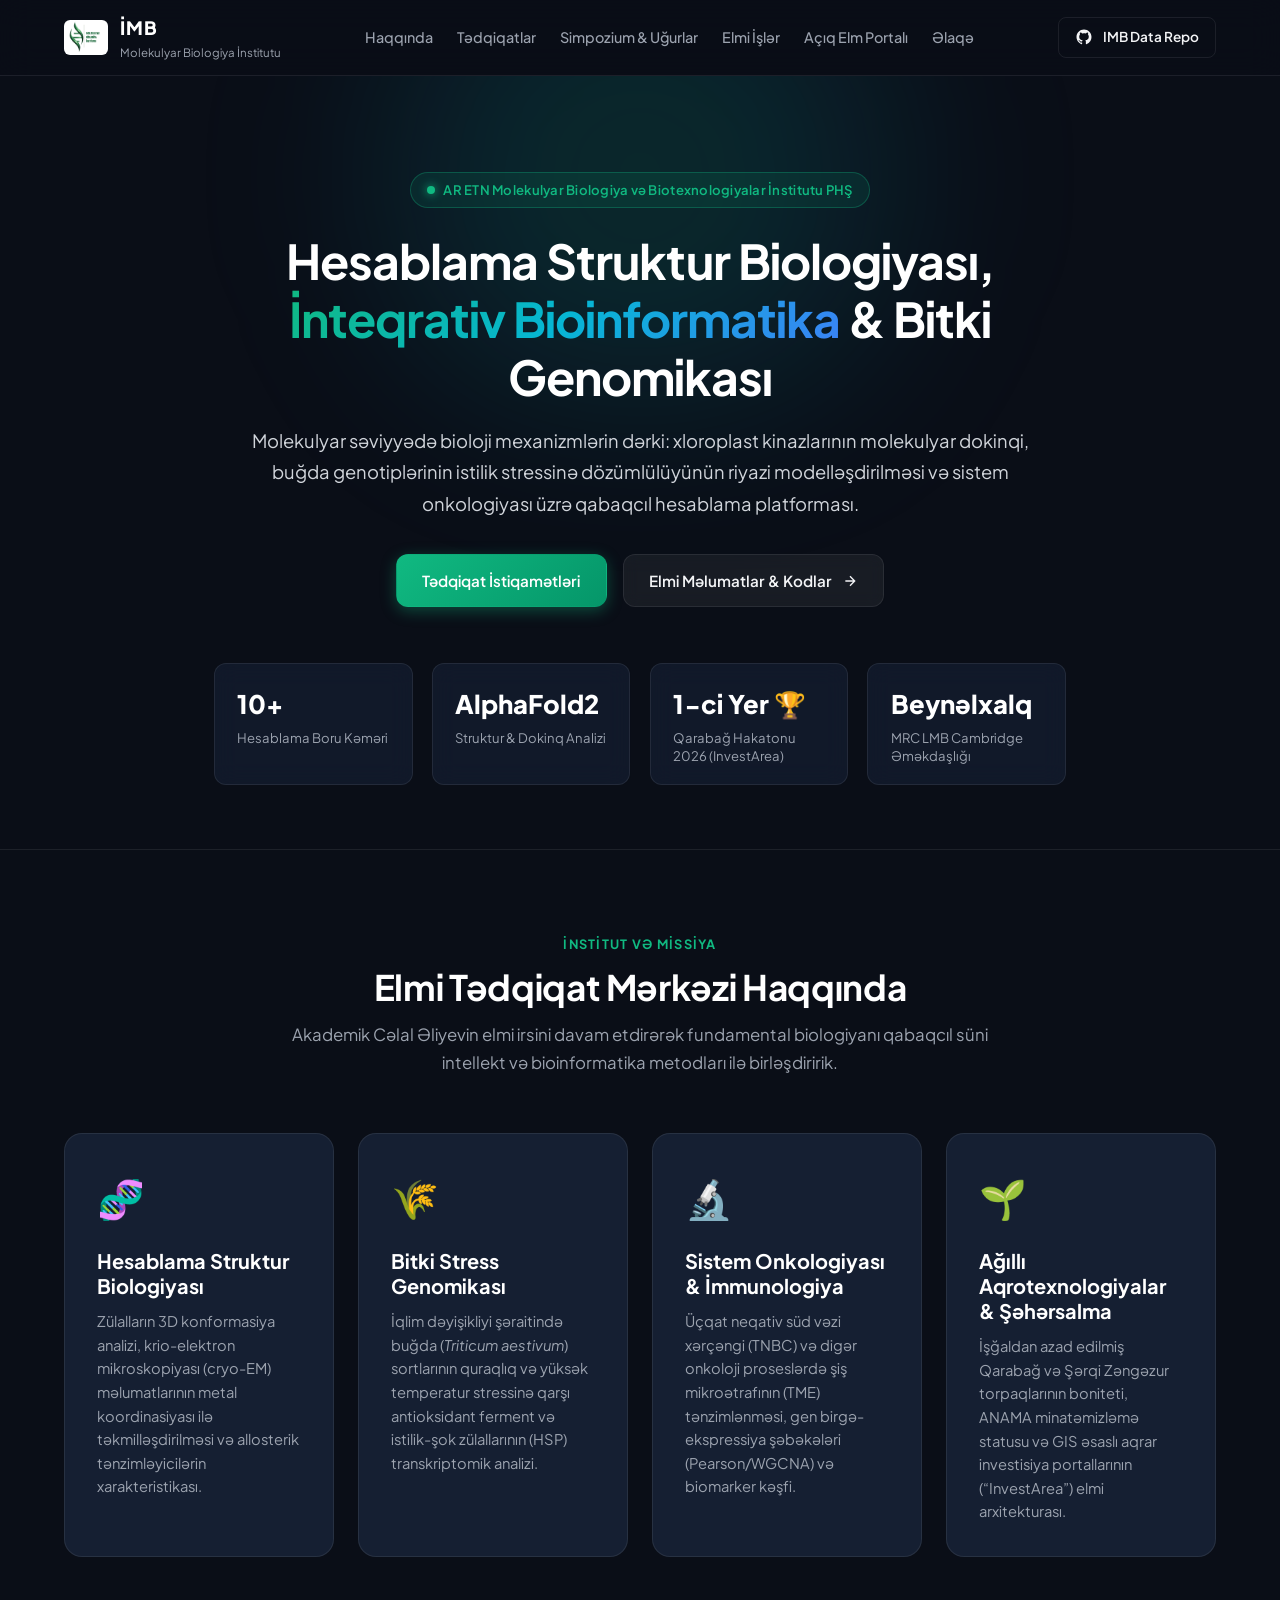
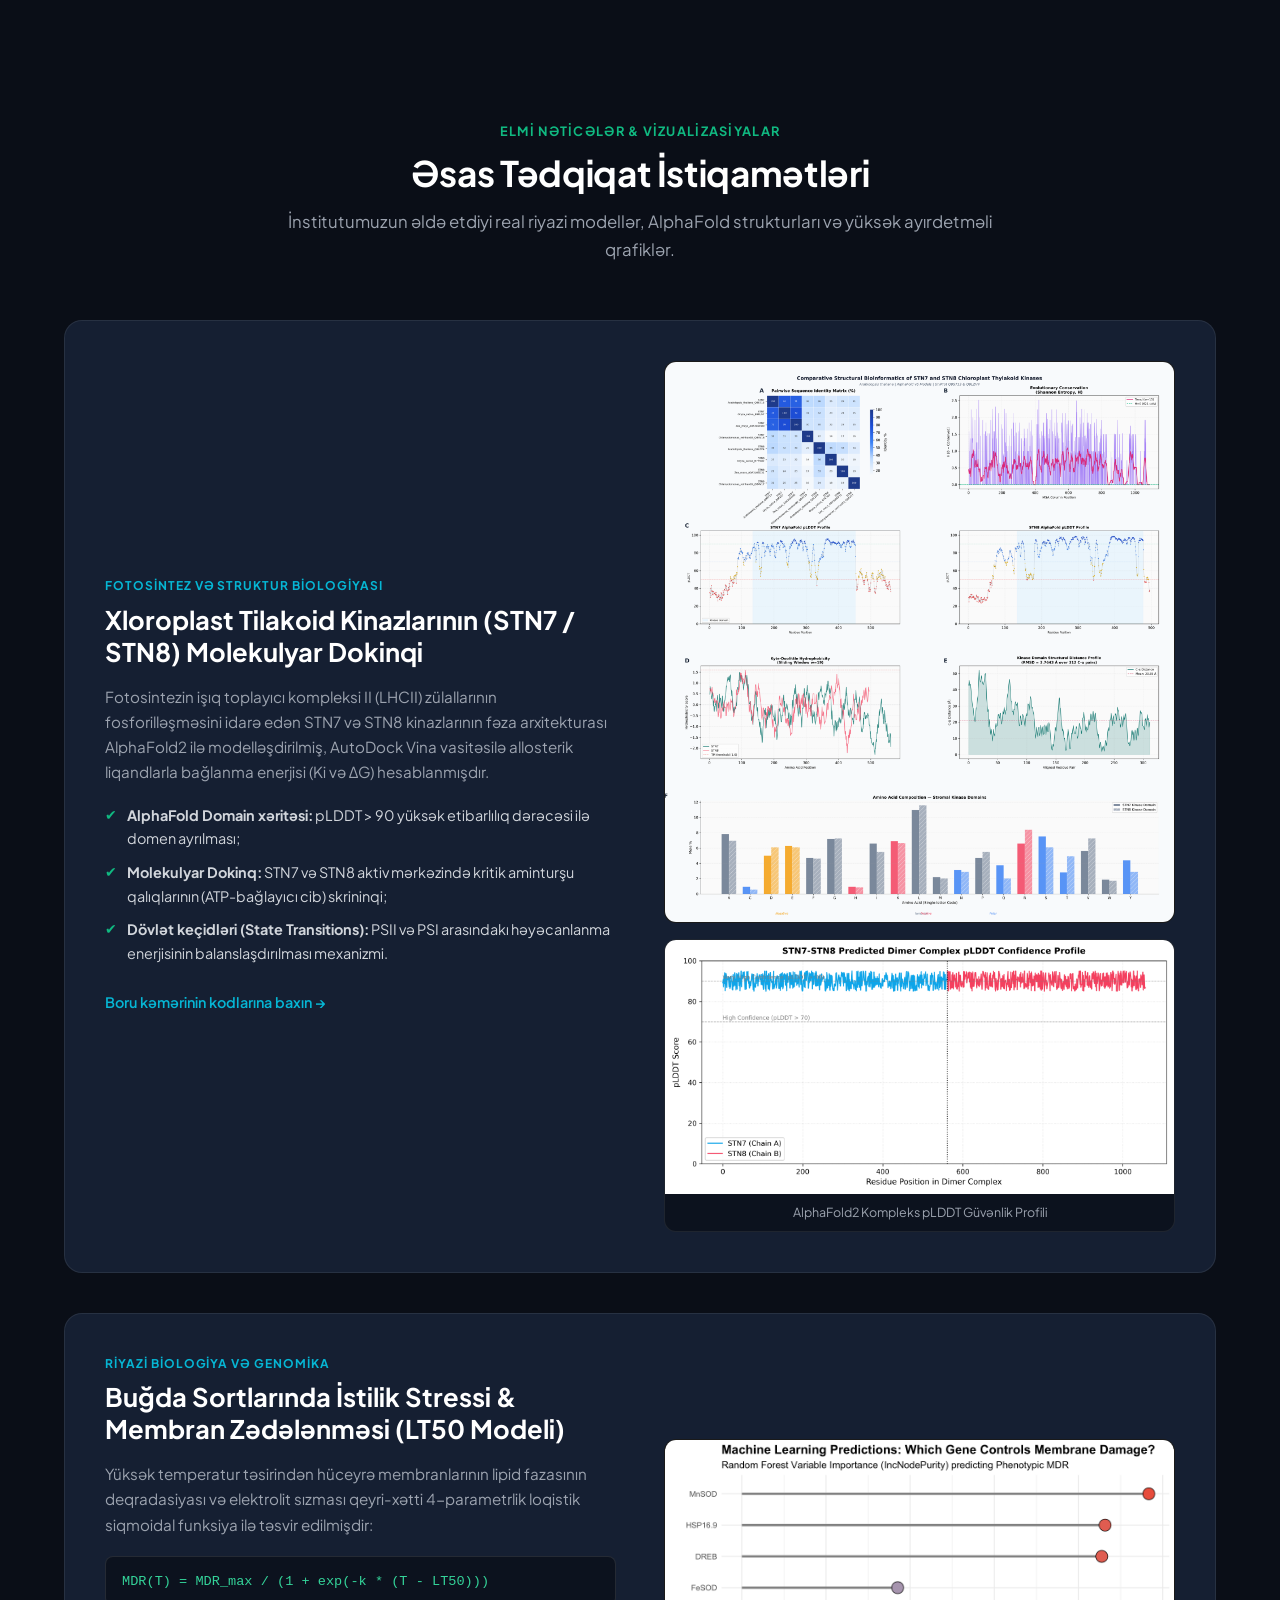
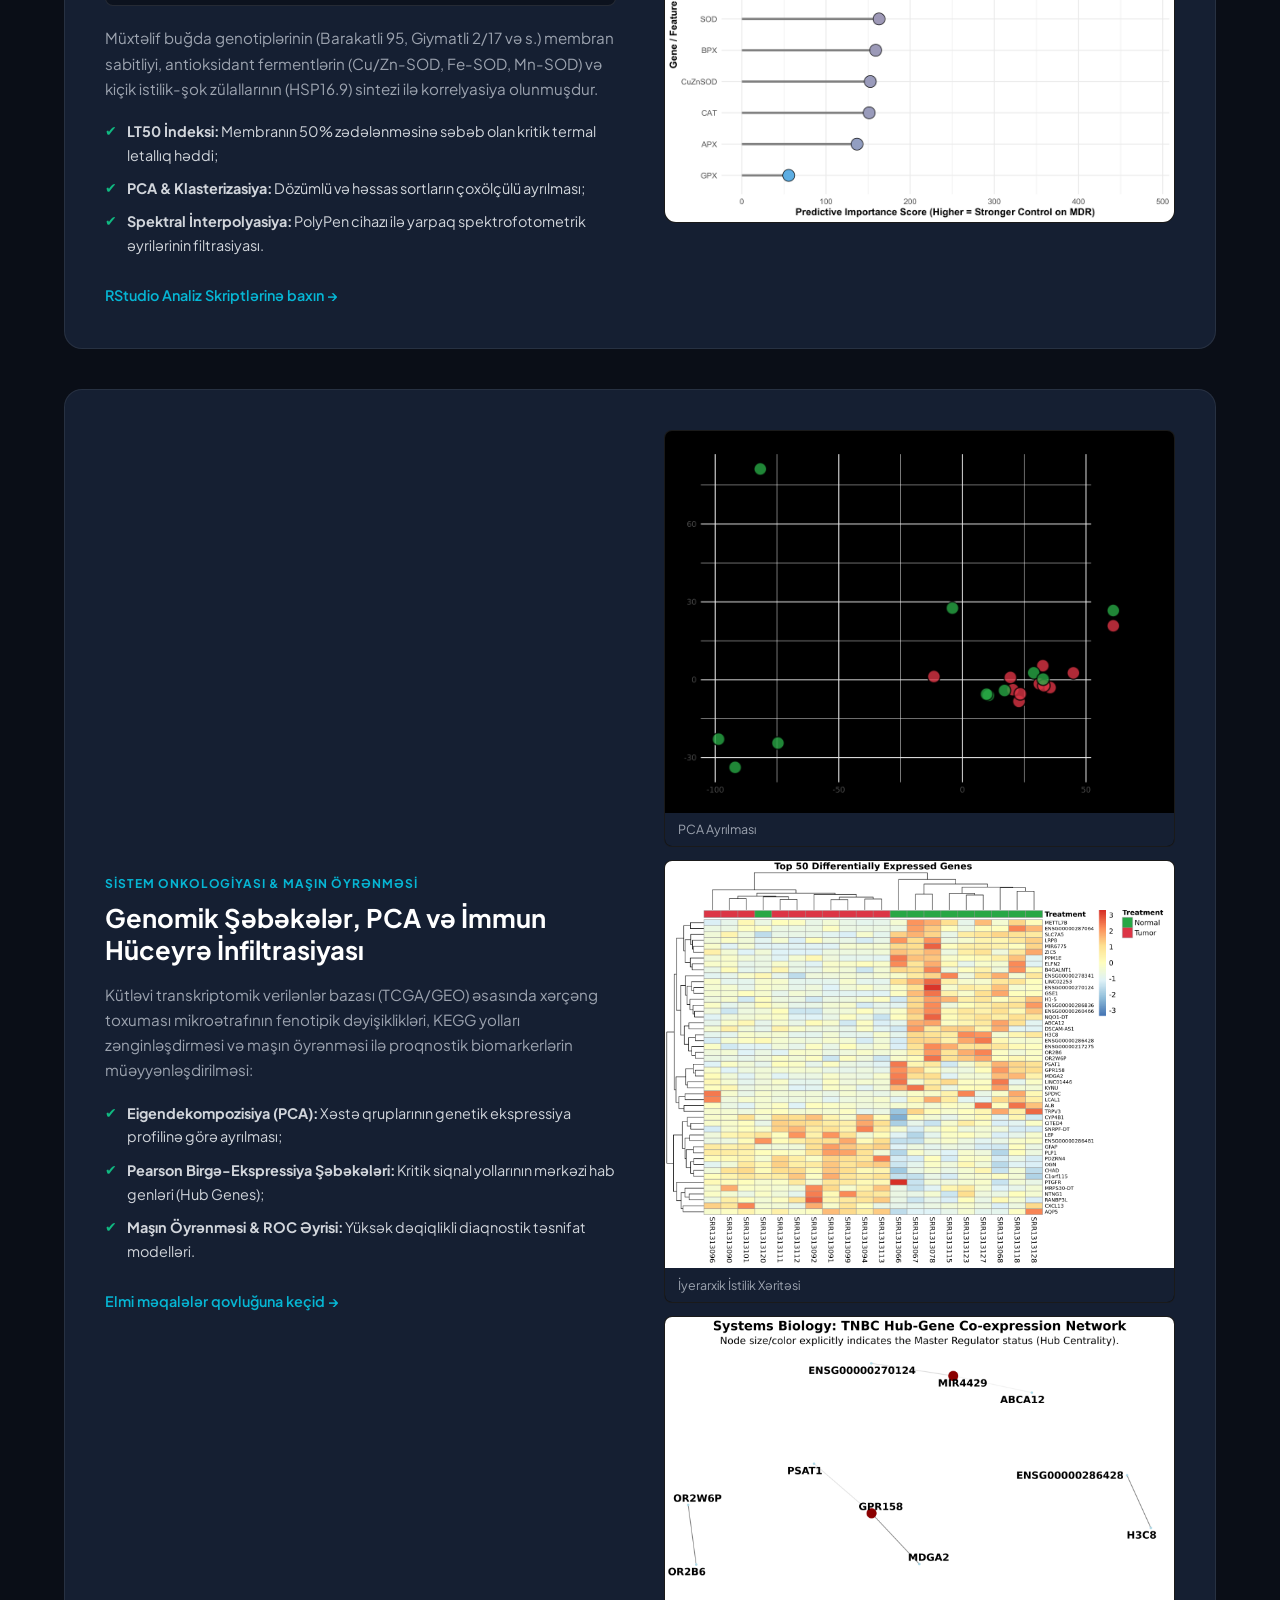
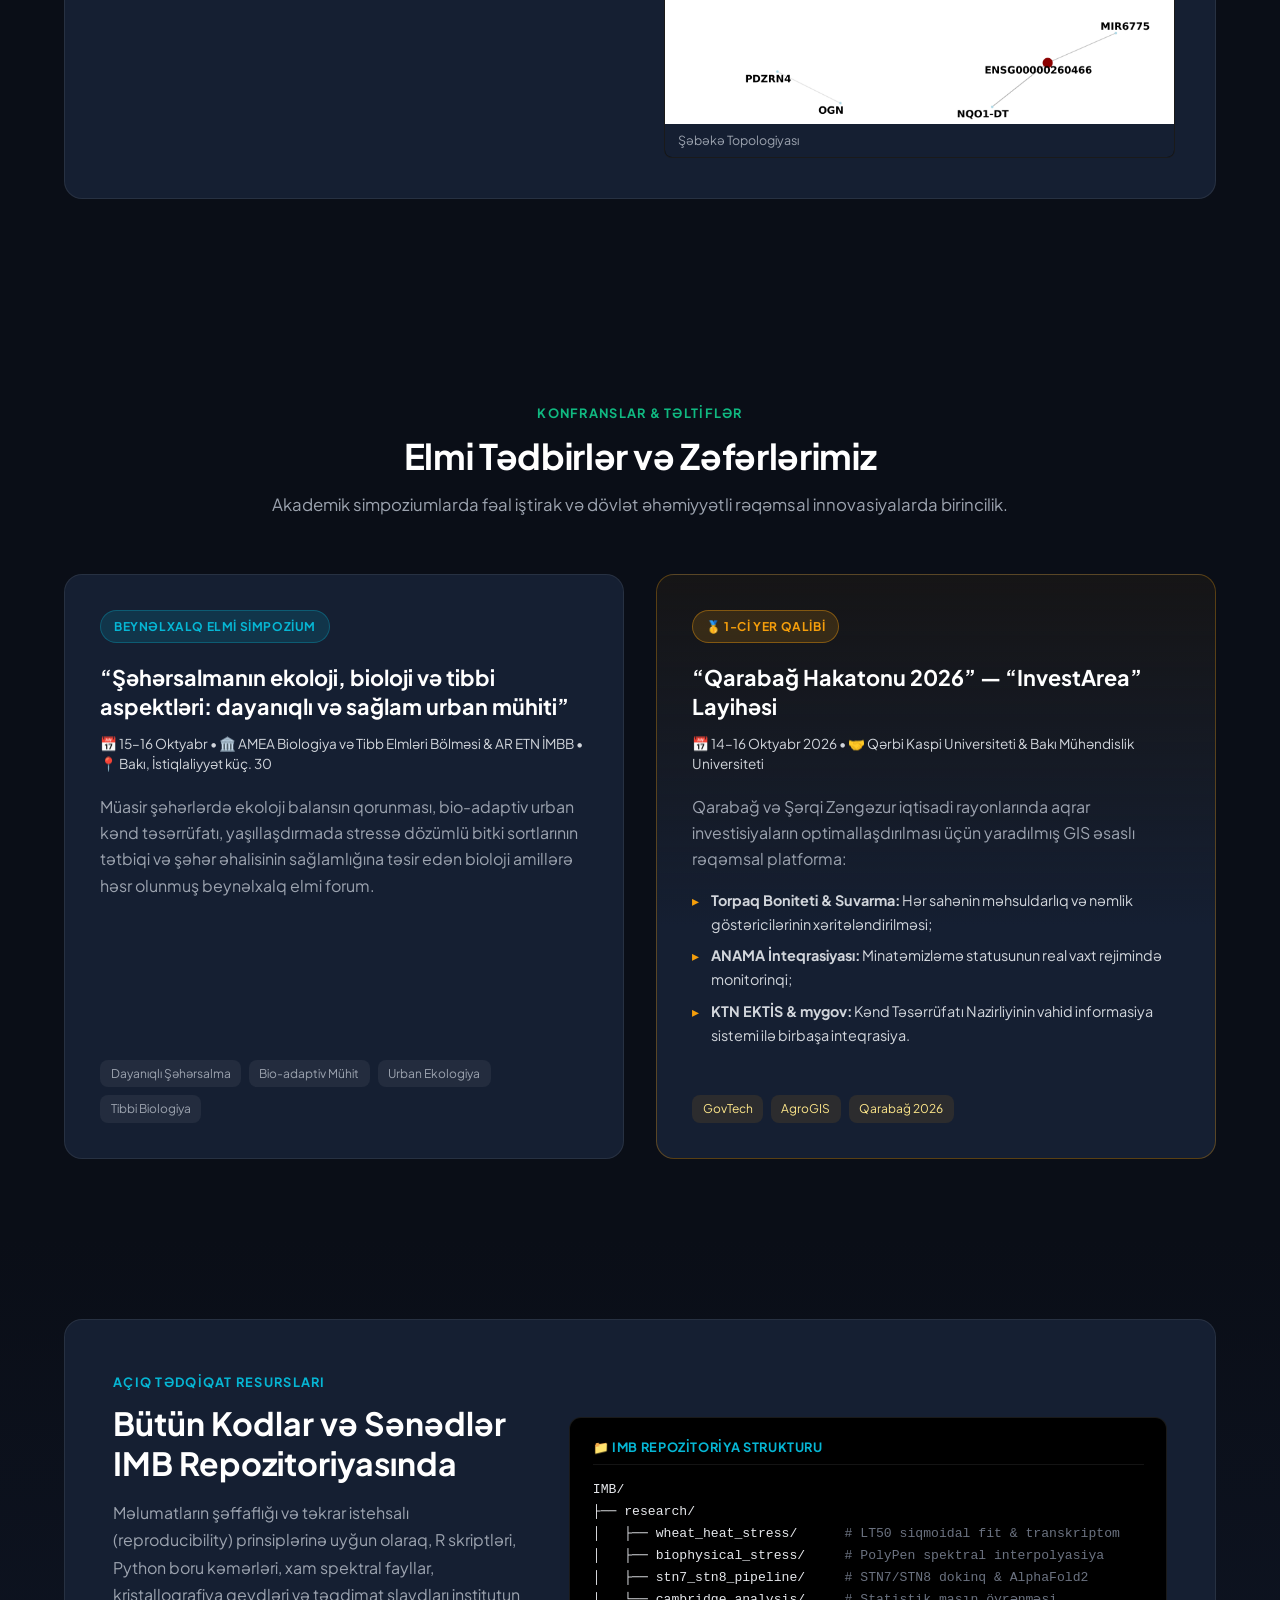
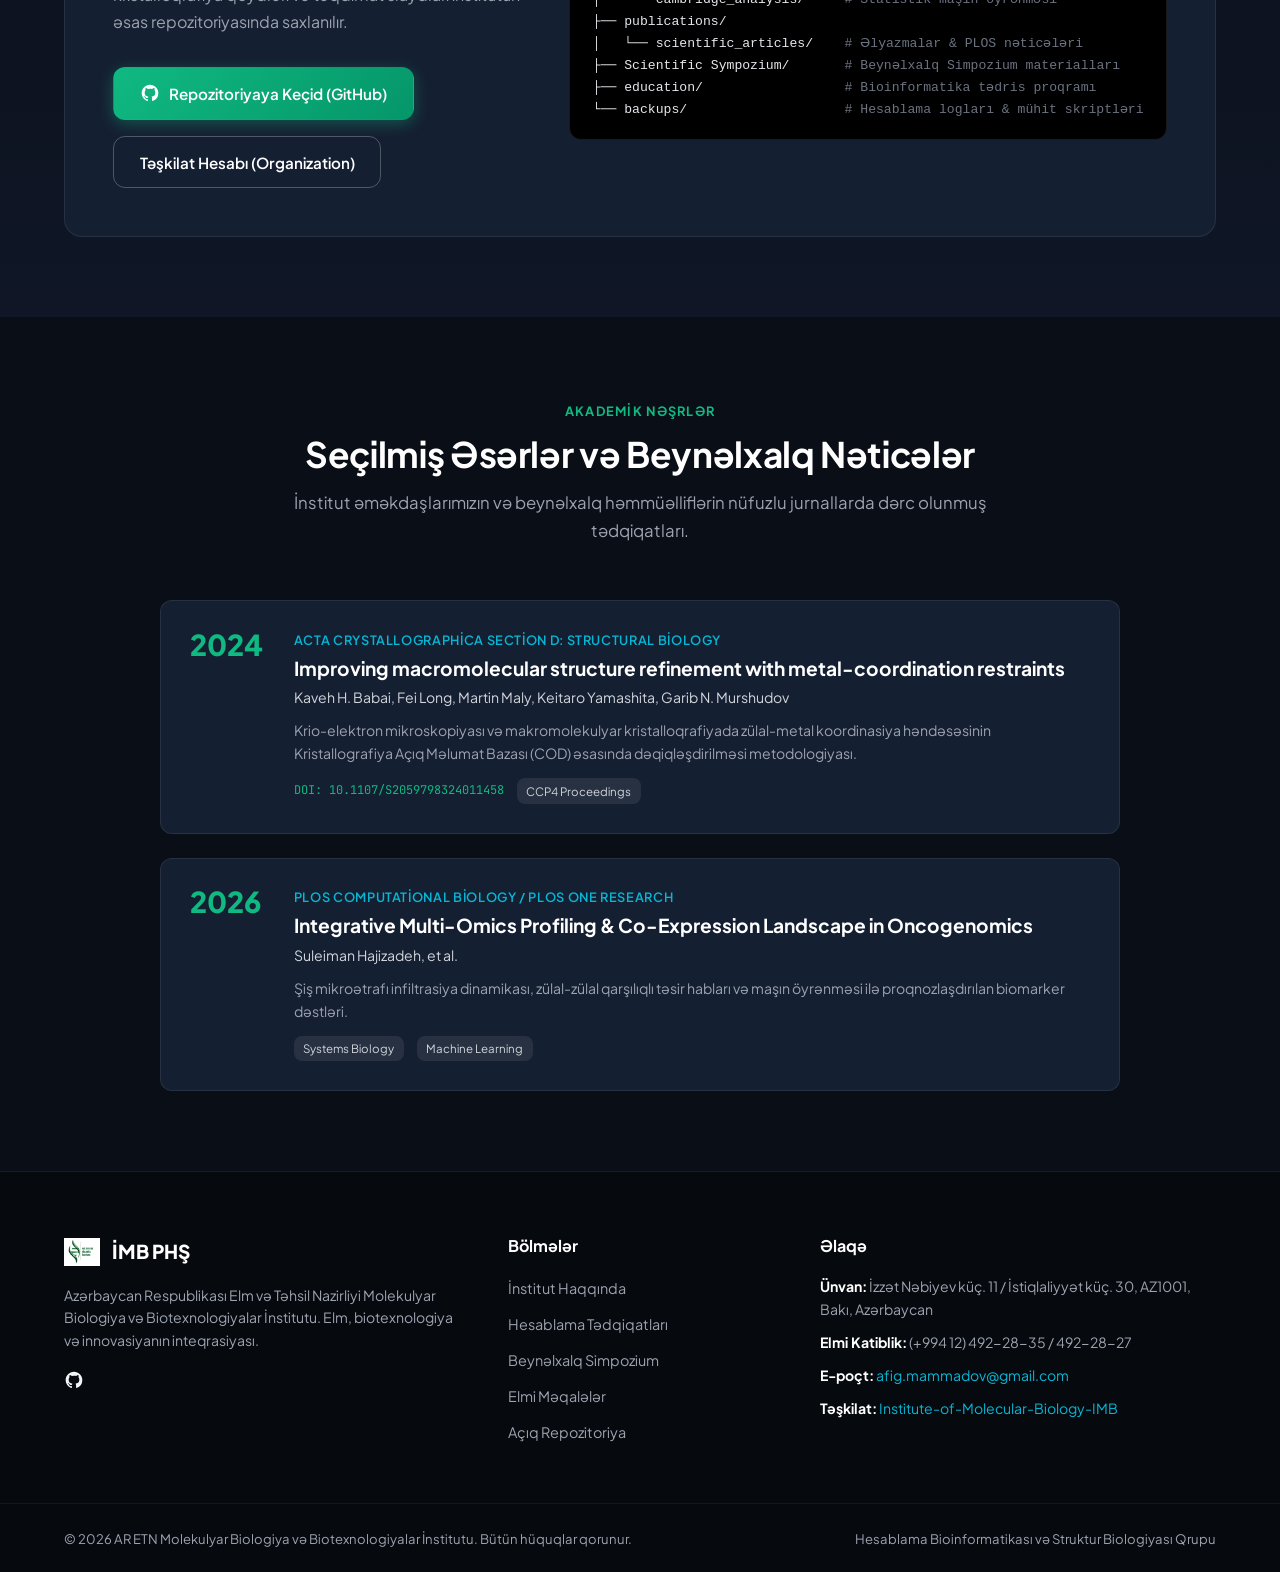
==== index.html @ 69bc5191 "feat: launch modern scientific website for Institute of Molecular Biology" ====
<!DOCTYPE html>
<html lang="az">
<head>
  <meta charset="UTF-8">
  <meta name="viewport" content="width=device-width, initial-scale=1.0">
  <title>İMB | Molekulyar Biologiya və Biotexnologiyalar İnstitutu</title>
  <meta name="description" content="AR ETN Molekulyar Biologiya və Biotexnologiyalar İnstitutu - Hesablama Struktur Biologiyası, İnteqrativ Bioinformatika və Bitki Genomikası">
  <meta name="keywords" content="IMB, IMBB, Bioinformatics, Molecular Biology, Computational Biology, Wheat Heat Stress, STN7, STN8, Systems Biology, Baku, Azerbaijan">
  
  <!-- Favicon -->
  <link rel="icon" type="image/png" href="assets/images/imb-logo.png">
  
  <!-- Fonts -->
  <link rel="preconnect" href="https://fonts.googleapis.com">
  <link rel="preconnect" href="https://fonts.gstatic.com" crossorigin>
  <link href="https://fonts.googleapis.com/css2?family=Plus+Jakarta+Sans:wght@300;400;500;600;700;800&family=JetBrains+Mono:wght@400;500;600&display=swap" rel="stylesheet">
  
  <!-- Styles -->
  <link rel="stylesheet" href="styles.css">
</head>
<body>

  <!-- Navigation -->
  <header class="navbar" id="navbar">
    <div class="nav-container">
      <a href="#hero" class="brand-logo">
        <img src="assets/images/imb-logo.png" alt="IMB Logo" class="brand-img">
        <div class="brand-text">
          <span class="brand-title">İMB</span>
          <span class="brand-subtitle">Molekulyar Biologiya İnstitutu</span>
        </div>
      </a>

      <nav class="nav-menu" id="navMenu">
        <a href="#about" class="nav-link">Haqqında</a>
        <a href="#research" class="nav-link">Tədqiqatlar</a>
        <a href="#symposium" class="nav-link">Simpozium & Uğurlar</a>
        <a href="#publications" class="nav-link">Elmi İşlər</a>
        <a href="#data-portal" class="nav-link">Açıq Elm Portalı</a>
        <a href="#contact" class="nav-link">Əlaqə</a>
      </nav>

      <div class="nav-actions">
        <a href="https://github.com/Institute-of-Molecular-Biology-IMB/IMB" target="_blank" rel="noopener noreferrer" class="btn btn-sm btn-outline">
          <svg width="18" height="18" viewBox="0 0 24 24" fill="currentColor">
            <path fill-rule="evenodd" clip-rule="evenodd" d="M12 2C6.477 2 2 6.484 2 12.017c0 4.425 2.865 8.18 6.839 9.504.5.092.682-.217.682-.483 0-.237-.008-.868-.013-1.703-2.782.605-3.369-1.343-3.369-1.343-.454-1.158-1.11-1.466-1.11-1.466-.908-.62.069-.608.069-.608 1.003.07 1.53 1.032 1.53 1.032.892 1.53 2.341 1.088 2.91.832.092-.647.35-1.088.636-1.338-2.22-.253-4.555-1.113-4.555-4.951 0-1.093.39-1.988 1.029-2.688-.103-.253-.446-1.272.098-2.65 0 0 .84-.27 2.75 1.026A9.564 9.564 0 0112 6.844c.85.004 1.705.115 2.504.337 1.909-1.296 2.747-1.027 2.747-1.027.546 1.379.202 2.398.1 2.651.64.7 1.028 1.595 1.028 2.688 0 3.848-2.339 4.695-4.566 4.943.359.309.678.92.678 1.855 0 1.338-.012 2.419-.012 2.747 0 .268.18.58.688.482A10.019 10.019 0 0022 12.017C22 6.484 17.522 2 12 2z"/>
          </svg>
          <span>IMB Data Repo</span>
        </a>
        <button class="menu-toggle" id="menuToggle" aria-label="Menyu aç">
          <span></span><span></span><span></span>
        </button>
      </div>
    </div>
  </header>

  <!-- Hero Section -->
  <section class="hero" id="hero">
    <div class="hero-bg-glow"></div>
    <div class="container hero-content">
      <div class="badge-pill">
        <span class="badge-dot"></span>
        AR ETN Molekulyar Biologiya və Biotexnologiyalar İnstitutu PHŞ
      </div>
      <h1 class="hero-title">
        Hesablama Struktur Biologiyası, <br>
        <span class="text-gradient">İnteqrativ Bioinformatika</span> & Bitki Genomikası
      </h1>
      <p class="hero-desc">
        Molekulyar səviyyədə bioloji mexanizmlərin dərki: xloroplast kinazlarının molekulyar dokinqi,
        buğda genotiplərinin istilik stressinə dözümlülüyünün riyazi modelləşdirilməsi və sistem onkologiyası üzrə qabaqcıl hesablama platforması.
      </p>

      <div class="hero-buttons">
        <a href="#research" class="btn btn-primary">Tədqiqat İstiqamətləri</a>
        <a href="https://github.com/Institute-of-Molecular-Biology-IMB/IMB" target="_blank" rel="noopener noreferrer" class="btn btn-secondary">
          <span>Elmi Məlumatlar & Kodlar</span>
          <svg width="16" height="16" viewBox="0 0 24 24" fill="none" stroke="currentColor" stroke-width="2">
            <path d="M5 12h14M12 5l7 7-7 7"/>
          </svg>
        </a>
      </div>

      <!-- Quick Metrics -->
      <div class="hero-metrics">
        <div class="metric-card">
          <div class="metric-num">10+</div>
          <div class="metric-label">Hesablama Boru Kəməri</div>
        </div>
        <div class="metric-card">
          <div class="metric-num">AlphaFold2</div>
          <div class="metric-label">Struktur & Dokinq Analizi</div>
        </div>
        <div class="metric-card">
          <div class="metric-num">1-ci Yer 🏆</div>
          <div class="metric-label">Qarabağ Hakatonu 2026 (InvestArea)</div>
        </div>
        <div class="metric-card">
          <div class="metric-num">Beynəlxalq</div>
          <div class="metric-label">MRC LMB Cambridge Əməkdaşlığı</div>
        </div>
      </div>
    </div>
  </section>

  <!-- About Section -->
  <section class="section about" id="about">
    <div class="container">
      <div class="section-header">
        <span class="section-tag">İnstitut və Missiya</span>
        <h2 class="section-title">Elmi Tədqiqat Mərkəzi Haqqında</h2>
        <p class="section-subtitle">
          Akademik Cəlal Əliyevin elmi irsini davam etdirərək fundamental biologiyanı qabaqcıl süni intellekt və bioinformatika metodları ilə birləşdiririk.
        </p>
      </div>

      <div class="about-grid">
        <div class="about-card">
          <div class="card-icon">🧬</div>
          <h3>Hesablama Struktur Biologiyası</h3>
          <p>
            Zülalların 3D konformasiya analizi, krio-elektron mikroskopiyası (cryo-EM) məlumatlarının metal koordinasiyası ilə təkmilləşdirilməsi və allosterik tənzimləyicilərin xarakteristikası.
          </p>
        </div>

        <div class="about-card">
          <div class="card-icon">🌾</div>
          <h3>Bitki Stress Genomikası</h3>
          <p>
            İqlim dəyişikliyi şəraitində buğda (<em>Triticum aestivum</em>) sortlarının quraqlıq və yüksək temperatur stressinə qarşı antioksidant ferment və istilik-şok zülallarının (HSP) transkriptomik analizi.
          </p>
        </div>

        <div class="about-card">
          <div class="card-icon">🔬</div>
          <h3>Sistem Onkologiyası & İmmunologiya</h3>
          <p>
            Üçqat neqativ süd vəzi xərçəngi (TNBC) və digər onkoloji proseslərdə şiş mikroətrafının (TME) tənzimlənməsi, gen birgə-ekspressiya şəbəkələri (Pearson/WGCNA) və biomarker kəşfi.
          </p>
        </div>

        <div class="about-card">
          <div class="card-icon">🌱</div>
          <h3>Ağıllı Aqrotexnologiyalar & Şəhərsalma</h3>
          <p>
            İşğaldan azad edilmiş Qarabağ və Şərqi Zəngəzur torpaqlarının boniteti, ANAMA minatəmizləmə statusu və GIS əsaslı aqrar investisiya portallarının (“InvestArea”) elmi arxitekturası.
          </p>
        </div>
      </div>
    </div>
  </section>

  <!-- Research Section with Figures -->
  <section class="section research" id="research">
    <div class="container">
      <div class="section-header">
        <span class="section-tag">Elmi Nəticələr & Vizualizasiyalar</span>
        <h2 class="section-title">Əsas Tədqiqat İstiqamətləri</h2>
        <p class="section-subtitle">
          İnstitutumuzun əldə etdiyi real riyazi modellər, AlphaFold strukturları və yüksək ayırdetməli qrafiklər.
        </p>
      </div>

      <!-- Research Item 1: Chloroplast Kinases STN7 / STN8 -->
      <div class="research-showcase">
        <div class="research-text">
          <span class="pillar-tag">FOTOSİNTEZ VƏ STRUKTUR BİOLOGİYASI</span>
          <h3>Xloroplast Tilakoid Kinazlarının (STN7 / STN8) Molekulyar Dokinqi</h3>
          <p>
            Fotosintezin işıq toplayıcı kompleksi II (LHCII) zülallarının fosforilləşməsini idarə edən STN7 və STN8 kinazlarının fəza arxitekturası AlphaFold2 ilə modelləşdirilmiş, AutoDock Vina vasitəsilə allosterik liqandlarla bağlanma enerjisi (Ki və ΔG) hesablanmışdır.
          </p>
          <ul class="feature-list">
            <li><strong>AlphaFold Domain xəritəsi:</strong> pLDDT &gt; 90 yüksək etibarlılıq dərəcəsi ilə domen ayrılması;</li>
            <li><strong>Molekulyar Dokinq:</strong> STN7 və STN8 aktiv mərkəzində kritik aminturşu qalıqlarının (ATP-bağlayıcı cib) skrininqi;</li>
            <li><strong>Dövlət keçidləri (State Transitions):</strong> PSII və PSI arasındakı həyəcanlanma enerjisinin balanslaşdırılması mexanizmi.</li>
          </ul>
          <a href="https://github.com/Institute-of-Molecular-Biology-IMB/IMB/tree/master/stn7_stn8_pipeline" target="_blank" rel="noopener noreferrer" class="link-arrow">
            Boru kəmərinin kodlarına baxın &rarr;
          </a>
        </div>
        <div class="research-media">
          <div class="media-frame" onclick="openLightbox('assets/images/kinase-docking.png', 'STN7 və STN8 Kinazlarının Molekulyar Dokinq Nəticələri')">
            <img src="assets/images/kinase-docking.png" alt="STN7 və STN8 Kinazlarının Dokinqi" loading="lazy">
            <div class="media-overlay">
              <span>Böyütmək üçün klikləyin 🔍</span>
            </div>
          </div>
          <div class="media-subframe" onclick="openLightbox('assets/images/alphafold-structure.png', 'AlphaFold2 STN7-STN8 Kompleks pLDDT Güvənlik Profili')">
            <img src="assets/images/alphafold-structure.png" alt="AlphaFold2 STN7-STN8 pLDDT Profili" loading="lazy">
            <div class="media-caption">AlphaFold2 Kompleks pLDDT Güvənlik Profili</div>
          </div>
        </div>
      </div>

      <!-- Research Item 2: Wheat Heat Stress & Membrane Damage Modeling -->
      <div class="research-showcase reverse">
        <div class="research-text">
          <span class="pillar-tag">RİYAZİ BİOLOGİYA VƏ GENOMİKA</span>
          <h3>Buğda Sortlarında İstilik Stressi & Membran Zədələnməsi (LT50 Modeli)</h3>
          <p>
            Yüksək temperatur təsirindən hüceyrə membranlarının lipid fazasının deqradasiyası və elektrolit sızması qeyri-xətti 4-parametrlik loqistik siqmoidal funksiya ilə təsvir edilmişdir:
          </p>
          <div class="code-box">
            <code>MDR(T) = MDR_max / (1 + exp(-k * (T - LT50)))</code>
          </div>
          <p>
            Müxtəlif buğda genotiplərinin (Barakatli 95, Giymatli 2/17 və s.) membran sabitliyi, antioksidant fermentlərin (Cu/Zn-SOD, Fe-SOD, Mn-SOD) və kiçik istilik-şok zülallarının (HSP16.9) sintezi ilə korrelyasiya olunmuşdur.
          </p>
          <ul class="feature-list">
            <li><strong>LT50 İndeksi:</strong> Membranın 50% zədələnməsinə səbəb olan kritik termal letallıq həddi;</li>
            <li><strong>PCA & Klasterizasiya:</strong> Dözümlü və həssas sortların çoxölçülü ayrılması;</li>
            <li><strong>Spektral İnterpolyasiya:</strong> PolyPen cihazı ilə yarpaq spektrofotometrik əyrilərinin filtrasiyası.</li>
          </ul>
          <a href="https://github.com/Institute-of-Molecular-Biology-IMB/IMB/tree/master/research/wheat_heat_stress" target="_blank" rel="noopener noreferrer" class="link-arrow">
            RStudio Analiz Skriptlərinə baxın &rarr;
          </a>
        </div>
        <div class="research-media">
          <div class="media-frame" onclick="openLightbox('assets/images/wheat-heat-stress.png', 'Buğda Sortlarında Qeyri-xətti Siqmoidal LT50 Reqressiya Modelləri')">
            <img src="assets/images/wheat-heat-stress.png" alt="Buğda İstilik Stressi Reqressiyası" loading="lazy">
            <div class="media-overlay">
              <span>Böyütmək üçün klikləyin 🔍</span>
            </div>
          </div>
        </div>
      </div>

      <!-- Research Item 3: Systems Oncology & Gene Co-expression Networks -->
      <div class="research-showcase">
        <div class="research-text">
          <span class="pillar-tag">SİSTEM ONKOLOGİYASI & MAŞIN ÖYRƏNMƏSİ</span>
          <h3>Genomik Şəbəkələr, PCA və İmmun Hüceyrə İnfiltrasiyası</h3>
          <p>
            Kütləvi transkriptomik verilənlər bazası (TCGA/GEO) əsasında xərçəng toxuması mikroətrafının fenotipik dəyişiklikləri, KEGG yolları zənginləşdirməsi və maşın öyrənməsi ilə proqnostik biomarkerlərin müəyyənləşdirilməsi:
          </p>
          <ul class="feature-list">
            <li><strong>Eigendekompozisiya (PCA):</strong> Xəstə qruplarının genetik ekspressiya profilinə görə ayrılması;</li>
            <li><strong>Pearson Birgə-Ekspressiya Şəbəkələri:</strong> Kritik siqnal yollarının mərkəzi hab genləri (Hub Genes);</li>
            <li><strong>Maşın Öyrənməsi & ROC Əyrisi:</strong> Yüksək dəqiqlikli diaqnostik təsnifat modelləri.</li>
          </ul>
          <a href="https://github.com/Institute-of-Molecular-Biology-IMB/IMB/tree/master/publications/scientific_articles" target="_blank" rel="noopener noreferrer" class="link-arrow">
            Elmi məqalələr qovluğuna keçid &rarr;
          </a>
        </div>
        <div class="research-media">
          <div class="media-gallery">
            <div class="gallery-item" onclick="openLightbox('assets/images/pca-analysis.png', 'Çoxölçülü PCA Biplot Təhlili')">
              <img src="assets/images/pca-analysis.png" alt="PCA Təhlili" loading="lazy">
              <span>PCA Ayrılması</span>
            </div>
            <div class="gallery-item" onclick="openLightbox('assets/images/expression-heatmap.png', 'Gen Ekspressiyası İyerarxik Klasterizasiya İstilik Xəritəsi')">
              <img src="assets/images/expression-heatmap.png" alt="Ekspressiya İstilik Xəritəsi" loading="lazy">
              <span>İyerarxik İstilik Xəritəsi</span>
            </div>
            <div class="gallery-item" onclick="openLightbox('assets/images/gene-network.png', 'Pearson Gen Birgə-Ekspressiya Topologiyası')">
              <img src="assets/images/gene-network.png" alt="Gen Şəbəkəsi" loading="lazy">
              <span>Şəbəkə Topologiyası</span>
            </div>
          </div>
        </div>
      </div>
    </div>
  </section>

  <!-- Symposium & Achievements Section -->
  <section class="section symposium-section" id="symposium">
    <div class="container">
      <div class="section-header">
        <span class="section-tag">Konfranslar & Təltiflər</span>
        <h2 class="section-title">Elmi Tədbirlər və Zəfərlərimiz</h2>
        <p class="section-subtitle">
          Akademik simpoziumlarda fəal iştirak və dövlət əhəmiyyətli rəqəmsal innovasiyalarda birincilik.
        </p>
      </div>

      <div class="symposium-grid">
        <!-- Symposium Card -->
        <div class="highlight-card symposium-card">
          <div class="card-badge">BEYNƏLXALQ ELMİ SİMPOZİUM</div>
          <h3>“Şəhərsalmanın ekoloji, bioloji və tibbi aspektləri: dayanıqlı və sağlam urban mühiti”</h3>
          <p class="symposium-meta">
            <span>📅 15–16 Oktyabr</span> &bull; 
            <span>🏛️ AMEA Biologiya və Tibb Elmləri Bölməsi & AR ETN İMBB</span> &bull;
            <span>📍 Bakı, İstiqlaliyyət küç. 30</span>
          </p>
          <p>
            Müasir şəhərlərdə ekoloji balansın qorunması, bio-adaptiv urban kənd təsərrüfatı, yaşıllaşdırmada stressə dözümlü bitki sortlarının tətbiqi və şəhər əhalisinin sağlamlığına təsir edən bioloji amillərə həsr olunmuş beynəlxalq elmi forum.
          </p>
          <div class="tag-row">
            <span class="pill-tag">Dayanıqlı Şəhərsalma</span>
            <span class="pill-tag">Bio-adaptiv Mühit</span>
            <span class="pill-tag">Urban Ekologiya</span>
            <span class="pill-tag">Tibbi Biologiya</span>
          </div>
        </div>

        <!-- Hackathon Card -->
        <div class="highlight-card award-card">
          <div class="card-badge gold">🥇 1-Cİ YER QALİBİ</div>
          <h3>“Qarabağ Hakatonu 2026” — “InvestArea” Layihəsi</h3>
          <p class="symposium-meta">
            <span>📅 14–16 Oktyabr 2026</span> &bull;
            <span>🤝 Qərbi Kaspi Universiteti & Bakı Mühəndislik Universiteti</span>
          </p>
          <p>
            Qarabağ və Şərqi Zəngəzur iqtisadi rayonlarında aqrar investisiyaların optimallaşdırılması üçün yaradılmış GIS əsaslı rəqəmsal platforma:
          </p>
          <ul class="card-bullets">
            <li><strong>Torpaq Boniteti & Suvarma:</strong> Hər sahənin məhsuldarlıq və nəmlik göstəricilərinin xəritələndirilməsi;</li>
            <li><strong>ANAMA İnteqrasiyası:</strong> Minatəmizləmə statusunun real vaxt rejimində monitorinqi;</li>
            <li><strong>KTN EKTİS & mygov:</strong> Kənd Təsərrüfatı Nazirliyinin vahid informasiya sistemi ilə birbaşa inteqrasiya.</li>
          </ul>
          <div class="tag-row">
            <span class="pill-tag gold-tag">GovTech</span>
            <span class="pill-tag gold-tag">AgroGIS</span>
            <span class="pill-tag gold-tag">Qarabağ 2026</span>
          </div>
        </div>
      </div>
    </div>
  </section>

  <!-- Open Science & Data Portal Section -->
  <section class="section data-portal" id="data-portal">
    <div class="container">
      <div class="data-banner">
        <div class="data-text">
          <span class="section-tag light">AÇIQ TƏDQİQAT RESURSLARI</span>
          <h2>Bütün Kodlar və Sənədlər IMB Repozitoriyasında</h2>
          <p>
            Məlumatların şəffaflığı və təkrar istehsalı (reproducibility) prinsiplərinə uyğun olaraq,
            R skriptləri, Python boru kəmərləri, xam spektral fayllar, kristalloqrafiya qeydləri və 
            təqdimat slaydları institutun əsas repozitoriyasında saxlanılır.
          </p>
          <div class="portal-links">
            <a href="https://github.com/Institute-of-Molecular-Biology-IMB/IMB" target="_blank" rel="noopener noreferrer" class="btn btn-primary">
              <svg width="20" height="20" viewBox="0 0 24 24" fill="currentColor">
                <path d="M12 2C6.477 2 2 6.484 2 12.017c0 4.425 2.865 8.18 6.839 9.504.5.092.682-.217.682-.483 0-.237-.008-.868-.013-1.703-2.782.605-3.369-1.343-3.369-1.343-.454-1.158-1.11-1.466-1.11-1.466-.908-.62.069-.608.069-.608 1.003.07 1.53 1.032 1.53 1.032.892 1.53 2.341 1.088 2.91.832.092-.647.35-1.088.636-1.338-2.22-.253-4.555-1.113-4.555-4.951 0-1.093.39-1.988 1.029-2.688-.103-.253-.446-1.272.098-2.65 0 0 .84-.27 2.75 1.026A9.564 9.564 0 0112 6.844c.85.004 1.705.115 2.504.337 1.909-1.296 2.747-1.027 2.747-1.027.546 1.379.202 2.398.1 2.651.64.7 1.028 1.595 1.028 2.688 0 3.848-2.339 4.695-4.566 4.943.359.309.678.92.678 1.855 0 1.338-.012 2.419-.012 2.747 0 .268.18.58.688.482A10.019 10.019 0 0022 12.017C22 6.484 17.522 2 12 2z"/>
              </svg>
              <span>Repozitoriyaya Keçid (GitHub)</span>
            </a>
            <a href="https://github.com/Institute-of-Molecular-Biology-IMB" target="_blank" rel="noopener noreferrer" class="btn btn-outline light-border">
              <span>Təşkilat Hesabı (Organization)</span>
            </a>
          </div>
        </div>

        <div class="data-tree">
          <div class="tree-header">📁 IMB Repozitoriya Strukturu</div>
          <pre class="tree-content"><code>IMB/
├── research/
│   ├── wheat_heat_stress/      <span class="tree-comment"># LT50 siqmoidal fit & transkriptom</span>
│   ├── biophysical_stress/     <span class="tree-comment"># PolyPen spektral interpolyasiya</span>
│   ├── stn7_stn8_pipeline/     <span class="tree-comment"># STN7/STN8 dokinq & AlphaFold2</span>
│   └── cambridge_analysis/     <span class="tree-comment"># Statistik maşın öyrənməsi</span>
├── publications/
│   └── scientific_articles/    <span class="tree-comment"># Əlyazmalar & PLOS nəticələri</span>
├── Scientific Sympozium/       <span class="tree-comment"># Beynəlxalq Simpozium materialları</span>
├── education/                  <span class="tree-comment"># Bioinformatika tədris proqramı</span>
└── backups/                    <span class="tree-comment"># Hesablama logları & mühit skriptləri</span></code></pre>
        </div>
      </div>
    </div>
  </section>

  <!-- Publications Section -->
  <section class="section publications" id="publications">
    <div class="container">
      <div class="section-header">
        <span class="section-tag">Akademik Nəşrlər</span>
        <h2 class="section-title">Seçilmiş Əsərlər və Beynəlxalq Nəticələr</h2>
        <p class="section-subtitle">
          İnstitut əməkdaşlarımızın və beynəlxalq həmmüəlliflərin nüfuzlu jurnallarda dərc olunmuş tədqiqatları.
        </p>
      </div>

      <div class="pubs-list">
        <div class="pub-card">
          <div class="pub-year">2024</div>
          <div class="pub-details">
            <span class="pub-journal">Acta Crystallographica Section D: Structural Biology</span>
            <h4 class="pub-title">Improving macromolecular structure refinement with metal-coordination restraints</h4>
            <p class="pub-authors">
              Kaveh H. Babai, Fei Long, Martin Maly, Keitaro Yamashita, Garib N. Murshudov
            </p>
            <p class="pub-desc">
              Krio-elektron mikroskopiyası və makromolekulyar kristalloqrafiyada zülal-metal koordinasiya həndəsəsinin Kristallografiya Açıq Məlumat Bazası (COD) əsasında dəqiqləşdirilməsi metodologiyası.
            </p>
            <div class="pub-links">
              <span class="pub-doi">DOI: 10.1107/S2059798324011458</span>
              <span class="pub-badge">CCP4 Proceedings</span>
            </div>
          </div>
        </div>

        <div class="pub-card">
          <div class="pub-year">2026</div>
          <div class="pub-details">
            <span class="pub-journal">PLOS Computational Biology / PLOS ONE Research</span>
            <h4 class="pub-title">Integrative Multi-Omics Profiling & Co-Expression Landscape in Oncogenomics</h4>
            <p class="pub-authors">
              Suleiman Hajizadeh, et al.
            </p>
            <p class="pub-desc">
              Şiş mikroətrafı infiltrasiya dinamikası, zülal-zülal qarşılıqlı təsir habları və maşın öyrənməsi ilə proqnozlaşdırılan biomarker dəstləri.
            </p>
            <div class="pub-links">
              <span class="pub-badge">Systems Biology</span>
              <span class="pub-badge">Machine Learning</span>
            </div>
          </div>
        </div>
      </div>
    </div>
  </section>

  <!-- Contact & Footer -->
  <footer class="footer" id="contact">
    <div class="container footer-content">
      <div class="footer-col brand-col">
        <div class="footer-logo">
          <img src="assets/images/imb-logo.png" alt="IMB">
          <span>İMB PHŞ</span>
        </div>
        <p class="footer-text">
          Azərbaycan Respublikası Elm və Təhsil Nazirliyi Molekulyar Biologiya və Biotexnologiyalar İnstitutu.
          Elm, biotexnologiya və innovasiyanın inteqrasiyası.
        </p>
        <div class="footer-social">
          <a href="https://github.com/Institute-of-Molecular-Biology-IMB" target="_blank" rel="noopener noreferrer" aria-label="GitHub">
            <svg width="20" height="20" viewBox="0 0 24 24" fill="currentColor">
              <path d="M12 2C6.477 2 2 6.484 2 12.017c0 4.425 2.865 8.18 6.839 9.504.5.092.682-.217.682-.483 0-.237-.008-.868-.013-1.703-2.782.605-3.369-1.343-3.369-1.343-.454-1.158-1.11-1.466-1.11-1.466-.908-.62.069-.608.069-.608 1.003.07 1.53 1.032 1.53 1.032.892 1.53 2.341 1.088 2.91.832.092-.647.35-1.088.636-1.338-2.22-.253-4.555-1.113-4.555-4.951 0-1.093.39-1.988 1.029-2.688-.103-.253-.446-1.272.098-2.65 0 0 .84-.27 2.75 1.026A9.564 9.564 0 0112 6.844c.85.004 1.705.115 2.504.337 1.909-1.296 2.747-1.027 2.747-1.027.546 1.379.202 2.398.1 2.651.64.7 1.028 1.595 1.028 2.688 0 3.848-2.339 4.695-4.566 4.943.359.309.678.92.678 1.855 0 1.338-.012 2.419-.012 2.747 0 .268.18.58.688.482A10.019 10.019 0 0022 12.017C22 6.484 17.522 2 12 2z"/>
            </svg>
          </a>
        </div>
      </div>

      <div class="footer-col">
        <h4>Bölmələr</h4>
        <ul class="footer-links">
          <li><a href="#about">İnstitut Haqqında</a></li>
          <li><a href="#research">Hesablama Tədqiqatları</a></li>
          <li><a href="#symposium">Beynəlxalq Simpozium</a></li>
          <li><a href="#publications">Elmi Məqalələr</a></li>
          <li><a href="#data-portal">Açıq Repozitoriya</a></li>
        </ul>
      </div>

      <div class="footer-col">
        <h4>Əlaqə</h4>
        <p class="contact-line"><strong>Ünvan:</strong> İzzət Nəbiyev küç. 11 / İstiqlaliyyət küç. 30, AZ1001, Bakı, Azərbaycan</p>
        <p class="contact-line"><strong>Elmi Katiblik:</strong> (+994 12) 492-28-35 / 492-28-27</p>
        <p class="contact-line"><strong>E-poçt:</strong> <a href="mailto:afig.mammadov@gmail.com">afig.mammadov@gmail.com</a></p>
        <p class="contact-line"><strong>Təşkilat:</strong> <a href="https://github.com/Institute-of-Molecular-Biology-IMB" target="_blank" rel="noopener">Institute-of-Molecular-Biology-IMB</a></p>
      </div>
    </div>

    <div class="footer-bottom">
      <div class="container footer-bottom-inner">
        <p>&copy; 2026 AR ETN Molekulyar Biologiya və Biotexnologiyalar İnstitutu. Bütün hüquqlar qorunur.</p>
        <p class="footer-credit">Hesablama Bioinformatikası və Struktur Biologiyası Qrupu</p>
      </div>
    </div>
  </footer>

  <!-- Lightbox Modal for Figures -->
  <div class="lightbox" id="lightbox" onclick="closeLightbox(event)">
    <div class="lightbox-dialog">
      <button class="lightbox-close" onclick="closeLightbox(event)" aria-label="Bağla">&times;</button>
      <img src="" alt="" id="lightboxImg" class="lightbox-img">
      <div class="lightbox-caption" id="lightboxCaption"></div>
    </div>
  </div>

  <script src="script.js"></script>
</body>
</html>
---- styles.css ----
/* ==========================================================================
   IMB Official Website - Institute of Molecular Biology (IMBB)
   Modern Scientific Styling & Responsive Design
   ========================================================================== */

:root {
  --bg-primary: #0A0E17;
  --bg-secondary: #0F1626;
  --bg-card: #151F32;
  --bg-card-hover: #1C2A44;
  --bg-accent-subtle: rgba(16, 185, 129, 0.08);
  
  --text-primary: #F3F4F6;
  --text-secondary: #9CA3AF;
  --text-muted: #6B7280;
  
  --brand-green: #10B981;
  --brand-cyan: #06B6D4;
  --brand-blue: #3B82F6;
  --brand-gold: #F59E0B;
  
  --border-subtle: rgba(255, 255, 255, 0.08);
  --border-active: rgba(16, 185, 129, 0.35);
  
  --font-main: 'Plus Jakarta Sans', -apple-system, BlinkMacSystemFont, "Segoe UI", Roboto, sans-serif;
  --font-mono: 'JetBrains Mono', monospace;
  
  --radius-sm: 8px;
  --radius-md: 12px;
  --radius-lg: 18px;
  --radius-full: 9999px;
  
  --shadow-sm: 0 2px 4px rgba(0, 0, 0, 0.3);
  --shadow-md: 0 10px 25px -5px rgba(0, 0, 0, 0.5), 0 8px 10px -6px rgba(0, 0, 0, 0.4);
  --shadow-lg: 0 20px 40px -10px rgba(0, 0, 0, 0.7);
  
  --transition: all 0.25s cubic-bezier(0.16, 1, 0.3, 1);
}

*, *::before, *::after {
  box-sizing: border-box;
  margin: 0;
  padding: 0;
}

html {
  scroll-behavior: smooth;
  font-size: 16px;
  color-scheme: dark;
}

body {
  font-family: var(--font-main);
  background-color: var(--bg-primary);
  color: var(--text-primary);
  line-height: 1.65;
  -webkit-font-smoothing: antialiased;
  -moz-osx-font-smoothing: grayscale;
  overflow-x: hidden;
}

/* Container */
.container {
  width: 100%;
  max-width: 1200px;
  margin: 0 auto;
  padding: 0 1.5rem;
}

/* Typography Helpers */
h1, h2, h3, h4 {
  font-weight: 700;
  line-height: 1.25;
  color: #FFFFFF;
}

p {
  color: var(--text-secondary);
}

a {
  color: inherit;
  text-decoration: none;
  transition: var(--transition);
}

.text-gradient {
  background: linear-gradient(135deg, var(--brand-green) 0%, var(--brand-cyan) 50%, var(--brand-blue) 100%);
  -webkit-background-clip: text;
  -webkit-text-fill-color: transparent;
}

/* Buttons */
.btn {
  display: inline-flex;
  align-items: center;
  justify-content: center;
  gap: 0.6rem;
  padding: 0.8rem 1.6rem;
  font-size: 0.95rem;
  font-weight: 600;
  border-radius: var(--radius-md);
  cursor: pointer;
  border: 1px solid transparent;
  transition: var(--transition);
  text-decoration: none;
}

.btn-primary {
  background: linear-gradient(135deg, var(--brand-green), #059669);
  color: #FFFFFF;
  box-shadow: 0 4px 15px rgba(16, 185, 129, 0.35);
}

.btn-primary:hover {
  transform: translateY(-2px);
  box-shadow: 0 8px 25px rgba(16, 185, 129, 0.45);
}

.btn-secondary {
  background: rgba(255, 255, 255, 0.06);
  color: var(--text-primary);
  border-color: var(--border-subtle);
  backdrop-filter: blur(8px);
}

.btn-secondary:hover {
  background: rgba(255, 255, 255, 0.12);
  border-color: rgba(255, 255, 255, 0.2);
  transform: translateY(-2px);
}

.btn-outline {
  background: transparent;
  border: 1px solid var(--border-subtle);
  color: var(--text-primary);
}

.btn-outline:hover {
  border-color: var(--brand-green);
  color: var(--brand-green);
  background: var(--bg-accent-subtle);
}

.btn-outline.light-border {
  border-color: rgba(255, 255, 255, 0.25);
  color: #FFFFFF;
}

.btn-outline.light-border:hover {
  background: rgba(255, 255, 255, 0.1);
  border-color: #FFFFFF;
}

.btn-sm {
  padding: 0.5rem 1rem;
  font-size: 0.85rem;
  border-radius: var(--radius-sm);
}

/* Badges */
.badge-pill {
  display: inline-flex;
  align-items: center;
  gap: 0.5rem;
  padding: 0.4rem 1rem;
  background: rgba(16, 185, 129, 0.1);
  border: 1px solid rgba(16, 185, 129, 0.3);
  border-radius: var(--radius-full);
  color: var(--brand-green);
  font-size: 0.82rem;
  font-weight: 600;
  letter-spacing: 0.02em;
}

.badge-dot {
  width: 8px;
  height: 8px;
  border-radius: 50%;
  background-color: var(--brand-green);
  box-shadow: 0 0 10px var(--brand-green);
}

/* Navbar */
.navbar {
  position: sticky;
  top: 0;
  z-index: 100;
  background: rgba(10, 14, 23, 0.85);
  backdrop-filter: blur(16px);
  -webkit-backdrop-filter: blur(16px);
  border-bottom: 1px solid var(--border-subtle);
  transition: var(--transition);
}

.nav-container {
  max-width: 1200px;
  margin: 0 auto;
  padding: 0.8rem 1.5rem;
  display: flex;
  align-items: center;
  justify-content: space-between;
}

.brand-logo {
  display: flex;
  align-items: center;
  gap: 0.75rem;
}

.brand-img {
  width: 44px;
  height: auto;
  border-radius: 6px;
}

.brand-text {
  display: flex;
  flex-direction: column;
}

.brand-title {
  font-size: 1.15rem;
  font-weight: 800;
  letter-spacing: 0.05em;
  color: #FFFFFF;
}

.brand-subtitle {
  font-size: 0.72rem;
  color: var(--text-secondary);
}

.nav-menu {
  display: flex;
  align-items: center;
  gap: 1.5rem;
}

.nav-link {
  font-size: 0.9rem;
  font-weight: 500;
  color: var(--text-secondary);
  position: relative;
  padding: 0.3rem 0;
}

.nav-link:hover {
  color: #FFFFFF;
}

.nav-link::after {
  content: '';
  position: absolute;
  bottom: 0;
  left: 0;
  width: 0%;
  height: 2px;
  background: var(--brand-green);
  transition: var(--transition);
}

.nav-link:hover::after {
  width: 100%;
}

.nav-actions {
  display: flex;
  align-items: center;
  gap: 0.8rem;
}

.menu-toggle {
  display: none;
  flex-direction: column;
  justify-content: space-around;
  width: 32px;
  height: 32px;
  background: transparent;
  border: none;
  cursor: pointer;
  padding: 4px;
}

.menu-toggle span {
  width: 100%;
  height: 2px;
  background-color: var(--text-primary);
  border-radius: 2px;
  transition: var(--transition);
}

/* Hero Section */
.hero {
  position: relative;
  padding: 6rem 0 4rem;
  overflow: hidden;
  border-bottom: 1px solid var(--border-subtle);
}

.hero-bg-glow {
  position: absolute;
  top: -150px;
  left: 50%;
  transform: translateX(-50%);
  width: 800px;
  height: 500px;
  background: radial-gradient(circle, rgba(16, 185, 129, 0.18) 0%, rgba(6, 182, 212, 0.12) 40%, rgba(10, 14, 23, 0) 70%);
  filter: blur(80px);
  pointer-events: none;
  z-index: 0;
}

.hero-content {
  position: relative;
  z-index: 1;
  text-align: center;
  max-width: 900px;
  margin: 0 auto;
}

.hero-title {
  font-size: 3rem;
  letter-spacing: -0.02em;
  margin: 1.5rem 0 1.25rem;
  line-height: 1.2;
}

.hero-desc {
  font-size: 1.15rem;
  max-width: 780px;
  margin: 0 auto 2.2rem;
  line-height: 1.7;
  color: #D1D5DB;
}

.hero-buttons {
  display: flex;
  align-items: center;
  justify-content: center;
  gap: 1rem;
  margin-bottom: 3.5rem;
  flex-wrap: wrap;
}

.hero-metrics {
  display: grid;
  grid-template-columns: repeat(4, 1fr);
  gap: 1.2rem;
  text-align: left;
}

.metric-card {
  background: rgba(21, 31, 50, 0.7);
  backdrop-filter: blur(12px);
  border: 1px solid var(--border-subtle);
  border-radius: var(--radius-md);
  padding: 1.2rem 1.4rem;
  transition: var(--transition);
}

.metric-card:hover {
  border-color: var(--border-active);
  transform: translateY(-3px);
  background: var(--bg-card-hover);
}

.metric-num {
  font-size: 1.6rem;
  font-weight: 800;
  color: #FFFFFF;
  margin-bottom: 0.25rem;
}

.metric-label {
  font-size: 0.82rem;
  color: var(--text-secondary);
  line-height: 1.35;
}

/* Sections */
.section {
  padding: 5rem 0;
  position: relative;
}

.section-header {
  text-align: center;
  max-width: 760px;
  margin: 0 auto 3.5rem;
}

.section-tag {
  display: inline-block;
  font-size: 0.8rem;
  font-weight: 700;
  text-transform: uppercase;
  letter-spacing: 0.1em;
  color: var(--brand-green);
  margin-bottom: 0.6rem;
}

.section-tag.light {
  color: var(--brand-cyan);
}

.section-title {
  font-size: 2.2rem;
  letter-spacing: -0.01em;
  margin-bottom: 0.8rem;
}

.section-subtitle {
  font-size: 1.05rem;
  color: var(--text-secondary);
}

/* About Grid */
.about-grid {
  display: grid;
  grid-template-columns: repeat(auto-fit, minmax(260px, 1fr));
  gap: 1.5rem;
}

.about-card {
  background: var(--bg-card);
  border: 1px solid var(--border-subtle);
  border-radius: var(--radius-lg);
  padding: 2rem;
  transition: var(--transition);
}

.about-card:hover {
  border-color: var(--border-active);
  transform: translateY(-4px);
  box-shadow: var(--shadow-md);
}

.card-icon {
  font-size: 2.4rem;
  margin-bottom: 1.2rem;
}

.about-card h3 {
  font-size: 1.25rem;
  margin-bottom: 0.75rem;
}

.about-card p {
  font-size: 0.92rem;
  line-height: 1.6;
}

/* Research Showcases */
.research-showcase {
  display: grid;
  grid-template-columns: 1fr 1fr;
  gap: 3rem;
  align-items: center;
  background: var(--bg-card);
  border: 1px solid var(--border-subtle);
  border-radius: var(--radius-lg);
  padding: 2.5rem;
  margin-bottom: 2.5rem;
  transition: var(--transition);
}

.research-showcase:hover {
  border-color: rgba(255, 255, 255, 0.15);
  box-shadow: var(--shadow-md);
}

.research-showcase.reverse {
  grid-template-columns: 1fr 1fr;
}

.pillar-tag {
  font-size: 0.75rem;
  font-weight: 700;
  letter-spacing: 0.08em;
  color: var(--brand-cyan);
  text-transform: uppercase;
  display: block;
  margin-bottom: 0.5rem;
}

.research-text h3 {
  font-size: 1.6rem;
  margin-bottom: 1rem;
}

.research-text p {
  font-size: 0.95rem;
  margin-bottom: 1.2rem;
}

.code-box {
  background: rgba(0, 0, 0, 0.4);
  border: 1px solid rgba(255, 255, 255, 0.1);
  border-radius: var(--radius-sm);
  padding: 0.75rem 1rem;
  margin-bottom: 1.2rem;
  font-family: var(--font-mono);
  font-size: 0.85rem;
  color: #34D399;
}

.feature-list {
  list-style: none;
  margin-bottom: 1.5rem;
}

.feature-list li {
  position: relative;
  padding-left: 1.4rem;
  margin-bottom: 0.6rem;
  font-size: 0.9rem;
  color: #D1D5DB;
}

.feature-list li::before {
  content: '✔';
  position: absolute;
  left: 0;
  color: var(--brand-green);
  font-size: 0.85rem;
}

.link-arrow {
  display: inline-flex;
  align-items: center;
  gap: 0.4rem;
  color: var(--brand-cyan);
  font-weight: 600;
  font-size: 0.9rem;
}

.link-arrow:hover {
  color: #FFFFFF;
  text-decoration: underline;
}

/* Media Frames */
.media-frame {
  position: relative;
  background: #000;
  border-radius: var(--radius-md);
  overflow: hidden;
  border: 1px solid rgba(255, 255, 255, 0.1);
  cursor: pointer;
  transition: var(--transition);
}

.media-frame:hover {
  border-color: var(--brand-green);
}

.media-frame img {
  width: 100%;
  height: auto;
  display: block;
  transition: transform 0.4s ease;
}

.media-frame:hover img {
  transform: scale(1.03);
}

.media-overlay {
  position: absolute;
  inset: 0;
  background: rgba(10, 14, 23, 0.6);
  display: flex;
  align-items: center;
  justify-content: center;
  opacity: 0;
  transition: var(--transition);
  color: #FFFFFF;
  font-size: 0.88rem;
  font-weight: 600;
}

.media-frame:hover .media-overlay {
  opacity: 1;
}

.media-subframe {
  margin-top: 1rem;
  background: rgba(0, 0, 0, 0.4);
  border: 1px solid var(--border-subtle);
  border-radius: var(--radius-md);
  overflow: hidden;
  cursor: pointer;
  transition: var(--transition);
}

.media-subframe:hover {
  border-color: var(--brand-cyan);
}

.media-subframe img {
  width: 100%;
  height: auto;
  display: block;
}

.media-caption {
  padding: 0.5rem 0.8rem;
  font-size: 0.78rem;
  color: var(--text-secondary);
  text-align: center;
}

.media-gallery {
  display: grid;
  grid-template-columns: 1fr;
  gap: 0.8rem;
}

.gallery-item {
  position: relative;
  background: #000;
  border-radius: var(--radius-sm);
  border: 1px solid rgba(255, 255, 255, 0.1);
  overflow: hidden;
  cursor: pointer;
  transition: var(--transition);
}

.gallery-item:hover {
  border-color: var(--brand-cyan);
  transform: translateY(-2px);
}

.gallery-item img {
  width: 100%;
  height: auto;
  display: block;
}

.gallery-item span {
  display: block;
  padding: 0.4rem 0.8rem;
  font-size: 0.78rem;
  color: var(--text-secondary);
  background: var(--bg-card);
}

/* Symposium & Awards */
.symposium-grid {
  display: grid;
  grid-template-columns: repeat(auto-fit, minmax(360px, 1fr));
  gap: 2rem;
}

.highlight-card {
  background: var(--bg-card);
  border: 1px solid var(--border-subtle);
  border-radius: var(--radius-lg);
  padding: 2.2rem;
  display: flex;
  flex-direction: column;
  transition: var(--transition);
  position: relative;
}

.highlight-card:hover {
  transform: translateY(-4px);
  box-shadow: var(--shadow-lg);
}

.symposium-card:hover {
  border-color: var(--brand-cyan);
}

.award-card {
  border-color: rgba(245, 158, 11, 0.3);
  background: linear-gradient(180deg, rgba(245, 158, 11, 0.05) 0%, var(--bg-card) 60%);
}

.award-card:hover {
  border-color: var(--brand-gold);
}

.card-badge {
  display: inline-block;
  align-self: flex-start;
  font-size: 0.75rem;
  font-weight: 700;
  letter-spacing: 0.05em;
  padding: 0.35rem 0.8rem;
  border-radius: var(--radius-full);
  background: rgba(6, 182, 212, 0.15);
  color: var(--brand-cyan);
  border: 1px solid rgba(6, 182, 212, 0.3);
  margin-bottom: 1.2rem;
}

.card-badge.gold {
  background: rgba(245, 158, 11, 0.15);
  color: var(--brand-gold);
  border-color: rgba(245, 158, 11, 0.4);
}

.highlight-card h3 {
  font-size: 1.35rem;
  margin-bottom: 0.8rem;
  line-height: 1.35;
}

.symposium-meta {
  font-size: 0.85rem;
  color: #D1D5DB;
  margin-bottom: 1.2rem;
  line-height: 1.5;
}

.card-bullets {
  list-style: none;
  margin: 1rem 0 1.5rem;
}

.card-bullets li {
  position: relative;
  padding-left: 1.2rem;
  font-size: 0.9rem;
  margin-bottom: 0.5rem;
  color: #D1D5DB;
}

.card-bullets li::before {
  content: '▸';
  position: absolute;
  left: 0;
  color: var(--brand-gold);
}

.tag-row {
  display: flex;
  flex-wrap: wrap;
  gap: 0.5rem;
  margin-top: auto;
  padding-top: 1rem;
}

.pill-tag {
  font-size: 0.75rem;
  padding: 0.25rem 0.65rem;
  border-radius: var(--radius-sm);
  background: rgba(255, 255, 255, 0.06);
  color: var(--text-secondary);
}

.pill-tag.gold-tag {
  background: rgba(245, 158, 11, 0.1);
  color: #FDE68A;
}

/* Data Portal */
.data-portal {
  background: linear-gradient(180deg, var(--bg-primary) 0%, var(--bg-secondary) 100%);
}

.data-banner {
  background: var(--bg-card);
  border: 1px solid var(--border-subtle);
  border-radius: var(--radius-lg);
  padding: 3rem;
  display: grid;
  grid-template-columns: 1.2fr 0.8fr;
  gap: 2.5rem;
  align-items: center;
}

.data-text h2 {
  font-size: 2rem;
  margin-bottom: 1rem;
}

.data-text p {
  font-size: 1rem;
  margin-bottom: 2rem;
  line-height: 1.7;
}

.portal-links {
  display: flex;
  gap: 1rem;
  flex-wrap: wrap;
}

.data-tree {
  background: #000000;
  border: 1px solid rgba(255, 255, 255, 0.1);
  border-radius: var(--radius-md);
  padding: 1.2rem 1.4rem;
  box-shadow: inset 0 2px 4px rgba(0, 0, 0, 0.6);
}

.tree-header {
  font-size: 0.8rem;
  font-weight: 700;
  color: var(--brand-cyan);
  text-transform: uppercase;
  letter-spacing: 0.05em;
  margin-bottom: 0.8rem;
  border-bottom: 1px solid rgba(255, 255, 255, 0.08);
  padding-bottom: 0.4rem;
}

.tree-content {
  font-family: var(--font-mono);
  font-size: 0.82rem;
  line-height: 1.6;
  color: #E5E7EB;
  overflow-x: auto;
}

.tree-comment {
  color: #6B7280;
}

/* Publications */
.pubs-list {
  display: flex;
  flex-direction: column;
  gap: 1.5rem;
  max-width: 960px;
  margin: 0 auto;
}

.pub-card {
  display: grid;
  grid-template-columns: 80px 1fr;
  gap: 1.5rem;
  background: var(--bg-card);
  border: 1px solid var(--border-subtle);
  border-radius: var(--radius-md);
  padding: 1.8rem;
  transition: var(--transition);
}

.pub-card:hover {
  border-color: var(--brand-green);
  transform: translateX(4px);
}

.pub-year {
  font-size: 1.8rem;
  font-weight: 800;
  color: var(--brand-green);
  line-height: 1;
}

.pub-journal {
  display: block;
  font-size: 0.8rem;
  font-weight: 600;
  color: var(--brand-cyan);
  text-transform: uppercase;
  letter-spacing: 0.05em;
  margin-bottom: 0.3rem;
}

.pub-title {
  font-size: 1.2rem;
  color: #FFFFFF;
  margin-bottom: 0.4rem;
}

.pub-authors {
  font-size: 0.88rem;
  color: #D1D5DB;
  margin-bottom: 0.6rem;
}

.pub-desc {
  font-size: 0.88rem;
  color: var(--text-secondary);
  margin-bottom: 0.8rem;
}

.pub-links {
  display: flex;
  gap: 0.8rem;
  align-items: center;
  flex-wrap: wrap;
}

.pub-doi {
  font-family: var(--font-mono);
  font-size: 0.75rem;
  color: var(--brand-green);
}

.pub-badge {
  font-size: 0.72rem;
  padding: 0.2rem 0.6rem;
  background: rgba(255, 255, 255, 0.08);
  border-radius: var(--radius-sm);
  color: #D1D5DB;
}

/* Footer */
.footer {
  background: #06090E;
  border-top: 1px solid var(--border-subtle);
  padding-top: 4rem;
}

.footer-content {
  display: grid;
  grid-template-columns: 1.5fr 1fr 1.5fr;
  gap: 3rem;
  padding-bottom: 3rem;
}

.brand-col .footer-logo {
  display: flex;
  align-items: center;
  gap: 0.75rem;
  margin-bottom: 1rem;
}

.brand-col .footer-logo img {
  width: 36px;
  height: auto;
}

.brand-col .footer-logo span {
  font-size: 1.2rem;
  font-weight: 800;
  color: #FFFFFF;
}

.footer-text {
  font-size: 0.88rem;
  line-height: 1.6;
  margin-bottom: 1.2rem;
  color: var(--text-secondary);
}

.footer-col h4 {
  font-size: 1rem;
  margin-bottom: 1.2rem;
  color: #FFFFFF;
}

.footer-links {
  list-style: none;
}

.footer-links li {
  margin-bottom: 0.6rem;
}

.footer-links a {
  font-size: 0.9rem;
  color: var(--text-secondary);
}

.footer-links a:hover {
  color: var(--brand-green);
}

.contact-line {
  font-size: 0.88rem;
  margin-bottom: 0.6rem;
  color: var(--text-secondary);
}

.contact-line strong {
  color: #FFFFFF;
}

.contact-line a {
  color: var(--brand-cyan);
}

.contact-line a:hover {
  text-decoration: underline;
}

.footer-bottom {
  border-top: 1px solid rgba(255, 255, 255, 0.05);
  padding: 1.5rem 0;
  font-size: 0.82rem;
  color: var(--text-muted);
}

.footer-bottom-inner {
  display: flex;
  justify-content: space-between;
  align-items: center;
  flex-wrap: wrap;
  gap: 1rem;
}

/* Lightbox Modal */
.lightbox {
  position: fixed;
  inset: 0;
  background: rgba(0, 0, 0, 0.92);
  backdrop-filter: blur(10px);
  z-index: 1000;
  display: flex;
  align-items: center;
  justify-content: center;
  padding: 2rem;
  opacity: 0;
  pointer-events: none;
  transition: opacity 0.3s ease;
}

.lightbox.active {
  opacity: 1;
  pointer-events: auto;
}

.lightbox-dialog {
  position: relative;
  max-width: 95vw;
  max-height: 90vh;
  display: flex;
  flex-direction: column;
  align-items: center;
}

.lightbox-img {
  max-width: 90vw;
  max-height: 80vh;
  object-fit: contain;
  border-radius: var(--radius-sm);
  box-shadow: var(--shadow-lg);
  border: 1px solid rgba(255, 255, 255, 0.15);
}

.lightbox-caption {
  margin-top: 1rem;
  color: #FFFFFF;
  font-size: 1rem;
  font-weight: 500;
  text-align: center;
}

.lightbox-close {
  position: absolute;
  top: -40px;
  right: 0;
  background: none;
  border: none;
  color: #FFFFFF;
  font-size: 2.2rem;
  cursor: pointer;
  line-height: 1;
  transition: var(--transition);
}

.lightbox-close:hover {
  color: var(--brand-green);
}

/* Responsive Media Queries */
@media (max-width: 1024px) {
  .hero-title {
    font-size: 2.4rem;
  }
  .hero-metrics {
    grid-template-columns: repeat(2, 1fr);
  }
  .research-showcase, .research-showcase.reverse {
    grid-template-columns: 1fr;
    gap: 2rem;
  }
  .data-banner {
    grid-template-columns: 1fr;
  }
  .footer-content {
    grid-template-columns: 1fr 1fr;
  }
}

@media (max-width: 768px) {
  .hero {
    padding: 4rem 0 3rem;
  }
  .hero-title {
    font-size: 2rem;
  }
  .hero-desc {
    font-size: 1rem;
  }
  .nav-menu {
    position: fixed;
    top: 68px;
    left: 0;
    right: 0;
    background: var(--bg-secondary);
    border-bottom: 1px solid var(--border-subtle);
    flex-direction: column;
    padding: 1.5rem;
    gap: 1.2rem;
    display: none;
  }
  .nav-menu.open {
    display: flex;
  }
  .menu-toggle {
    display: flex;
  }
  .footer-content {
    grid-template-columns: 1fr;
  }
  .pub-card {
    grid-template-columns: 1fr;
  }
  .hero-metrics {
    grid-template-columns: 1fr;
  }
}
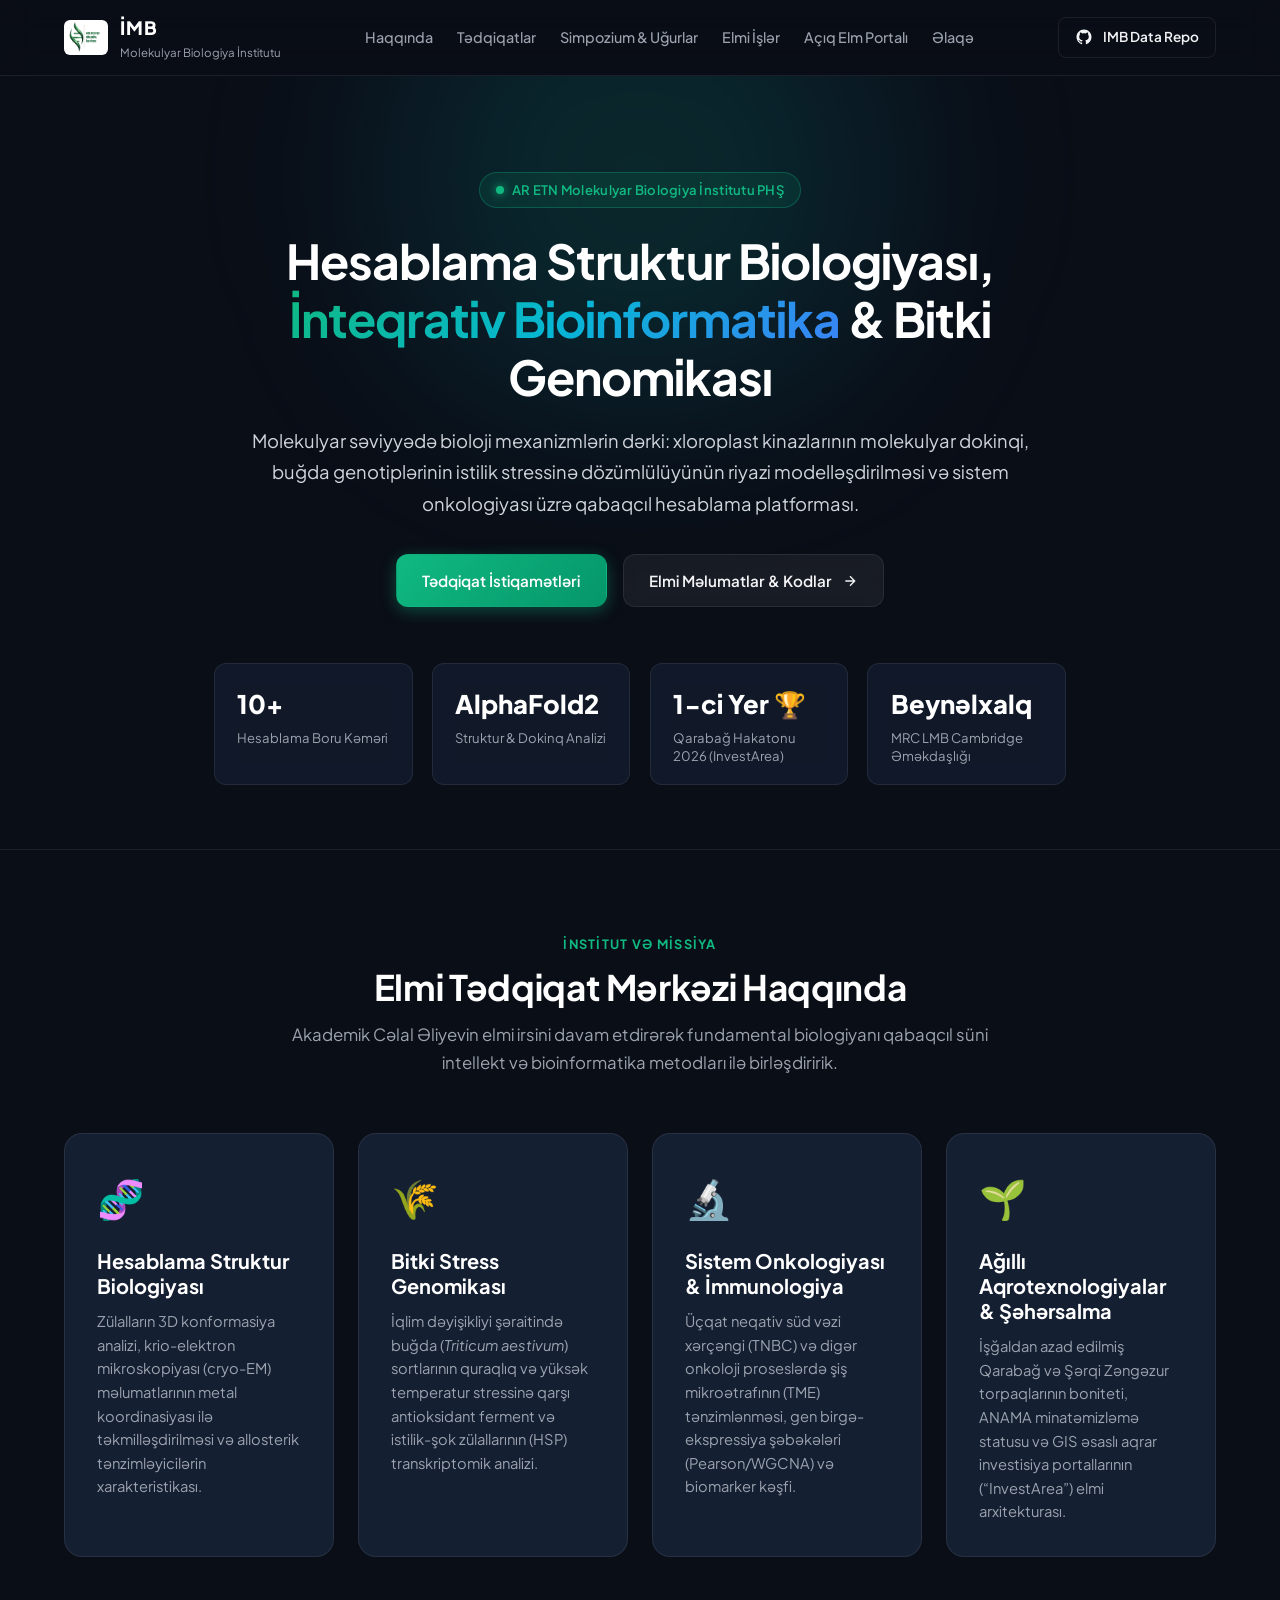
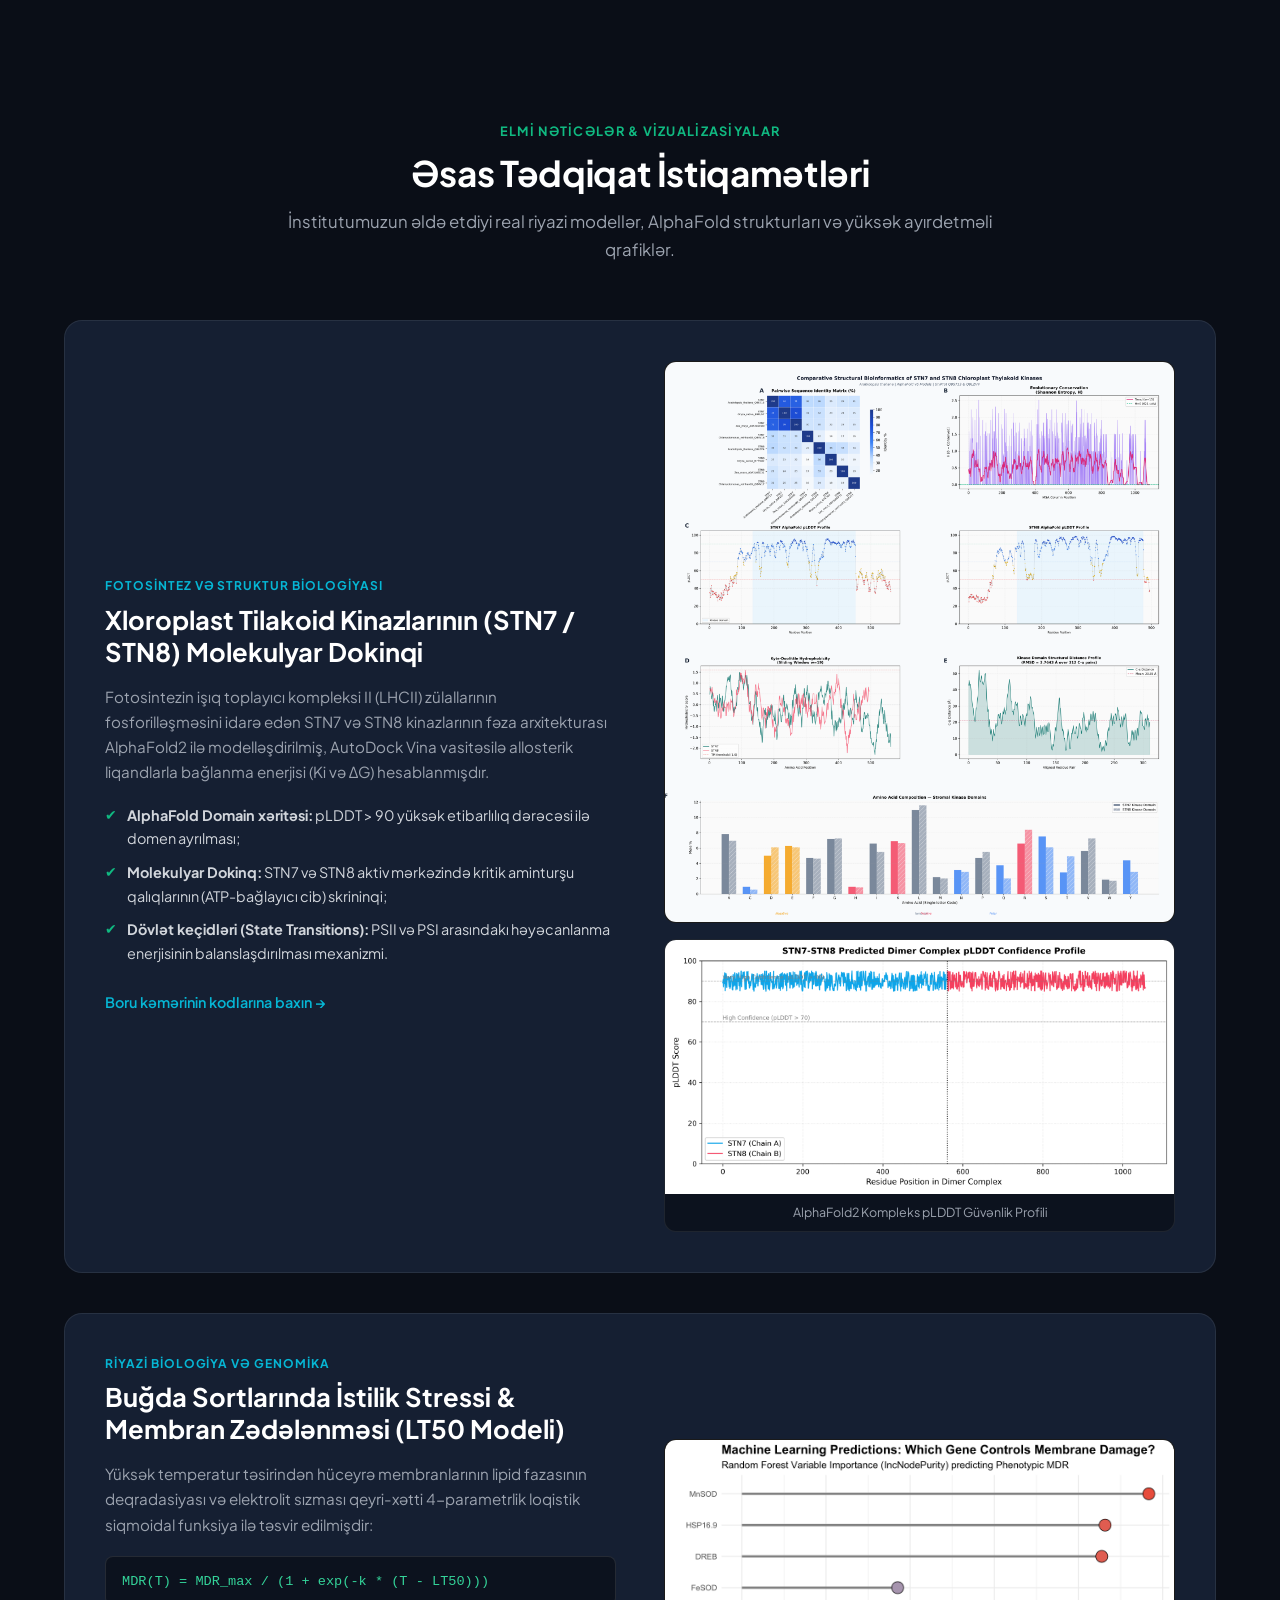
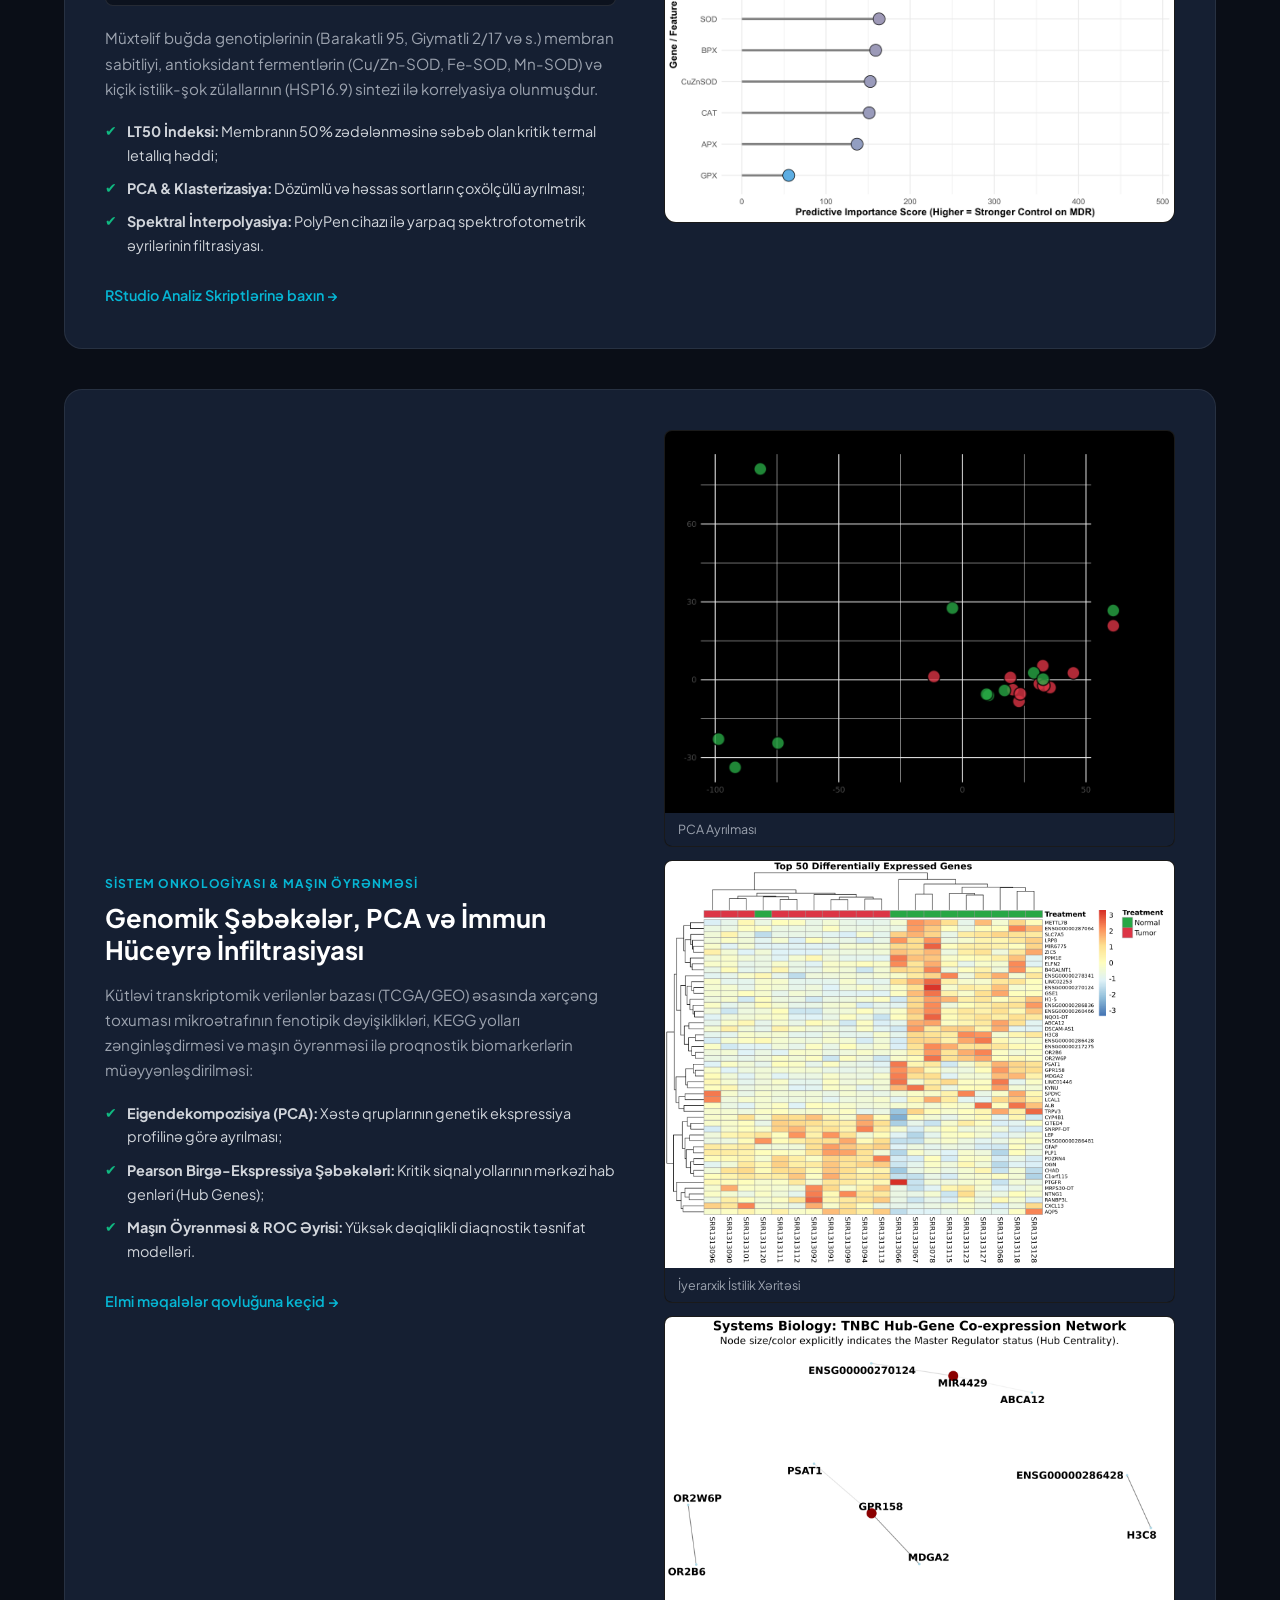
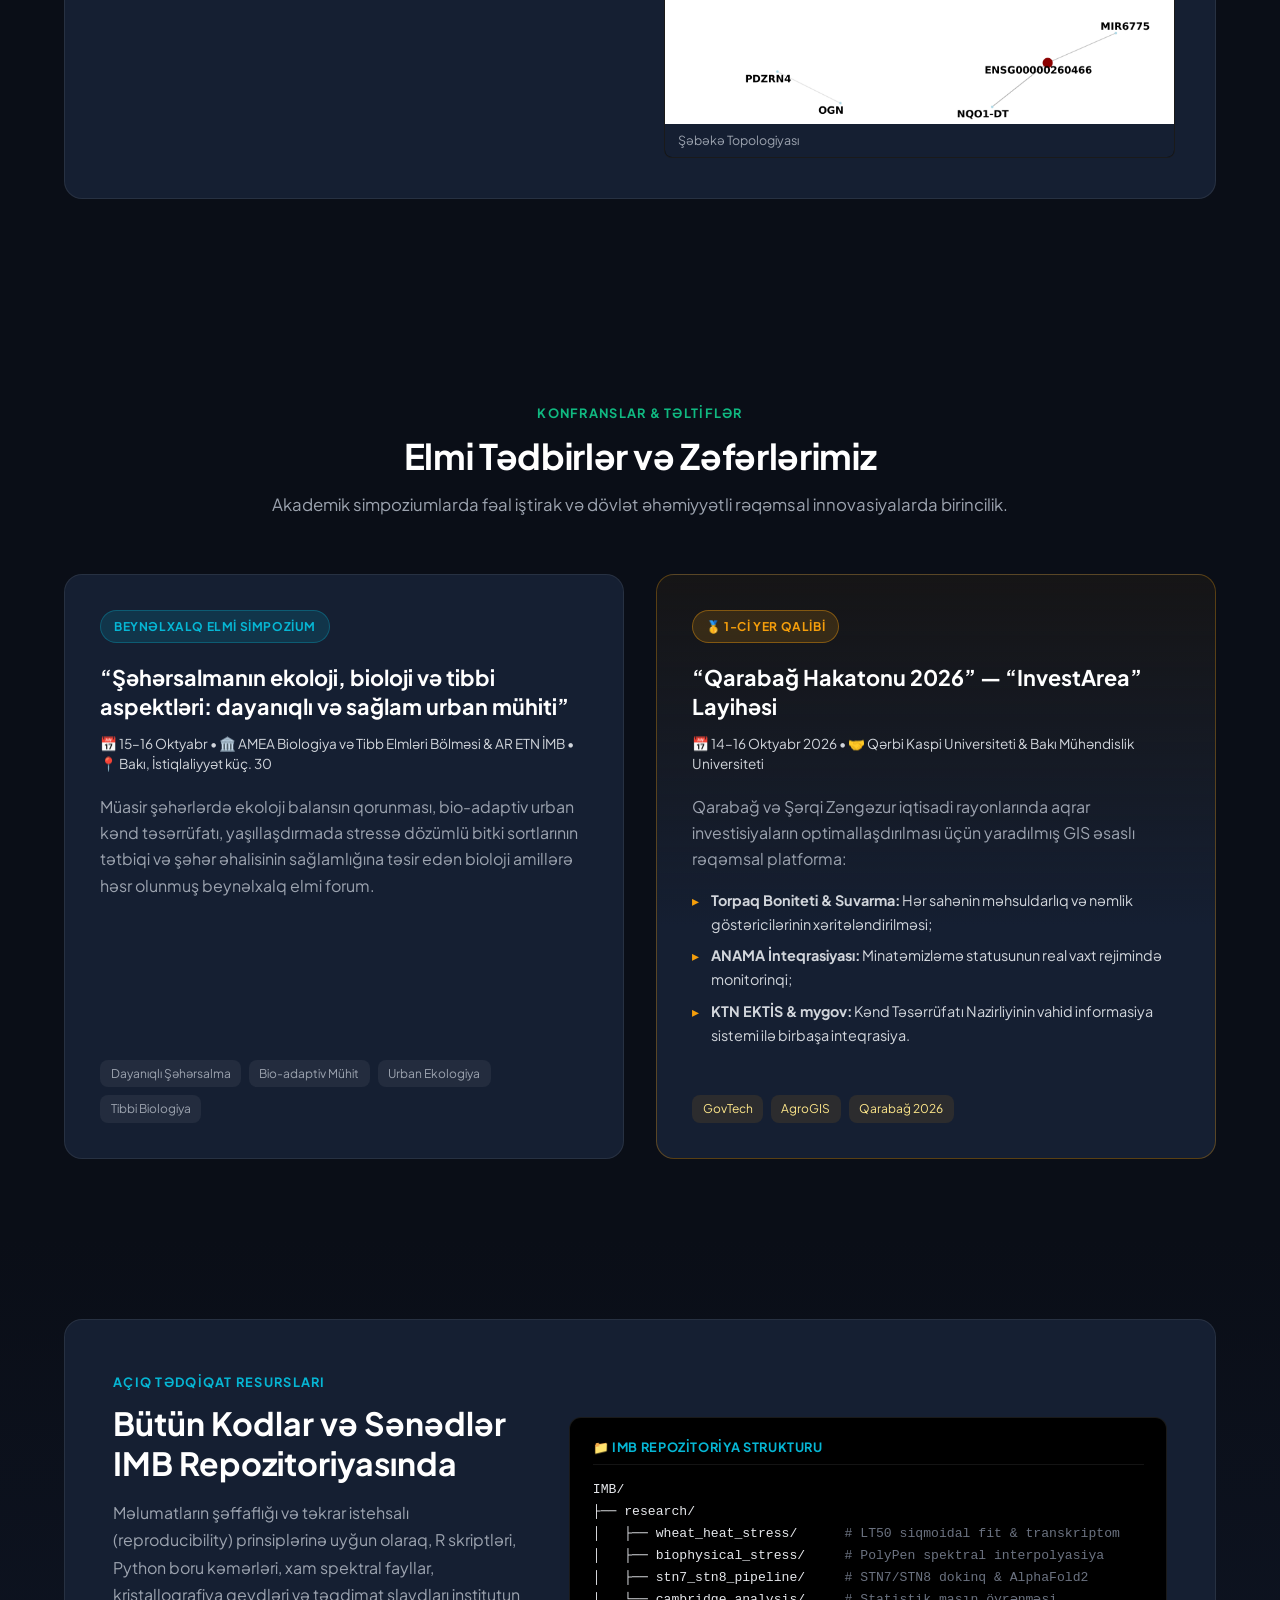
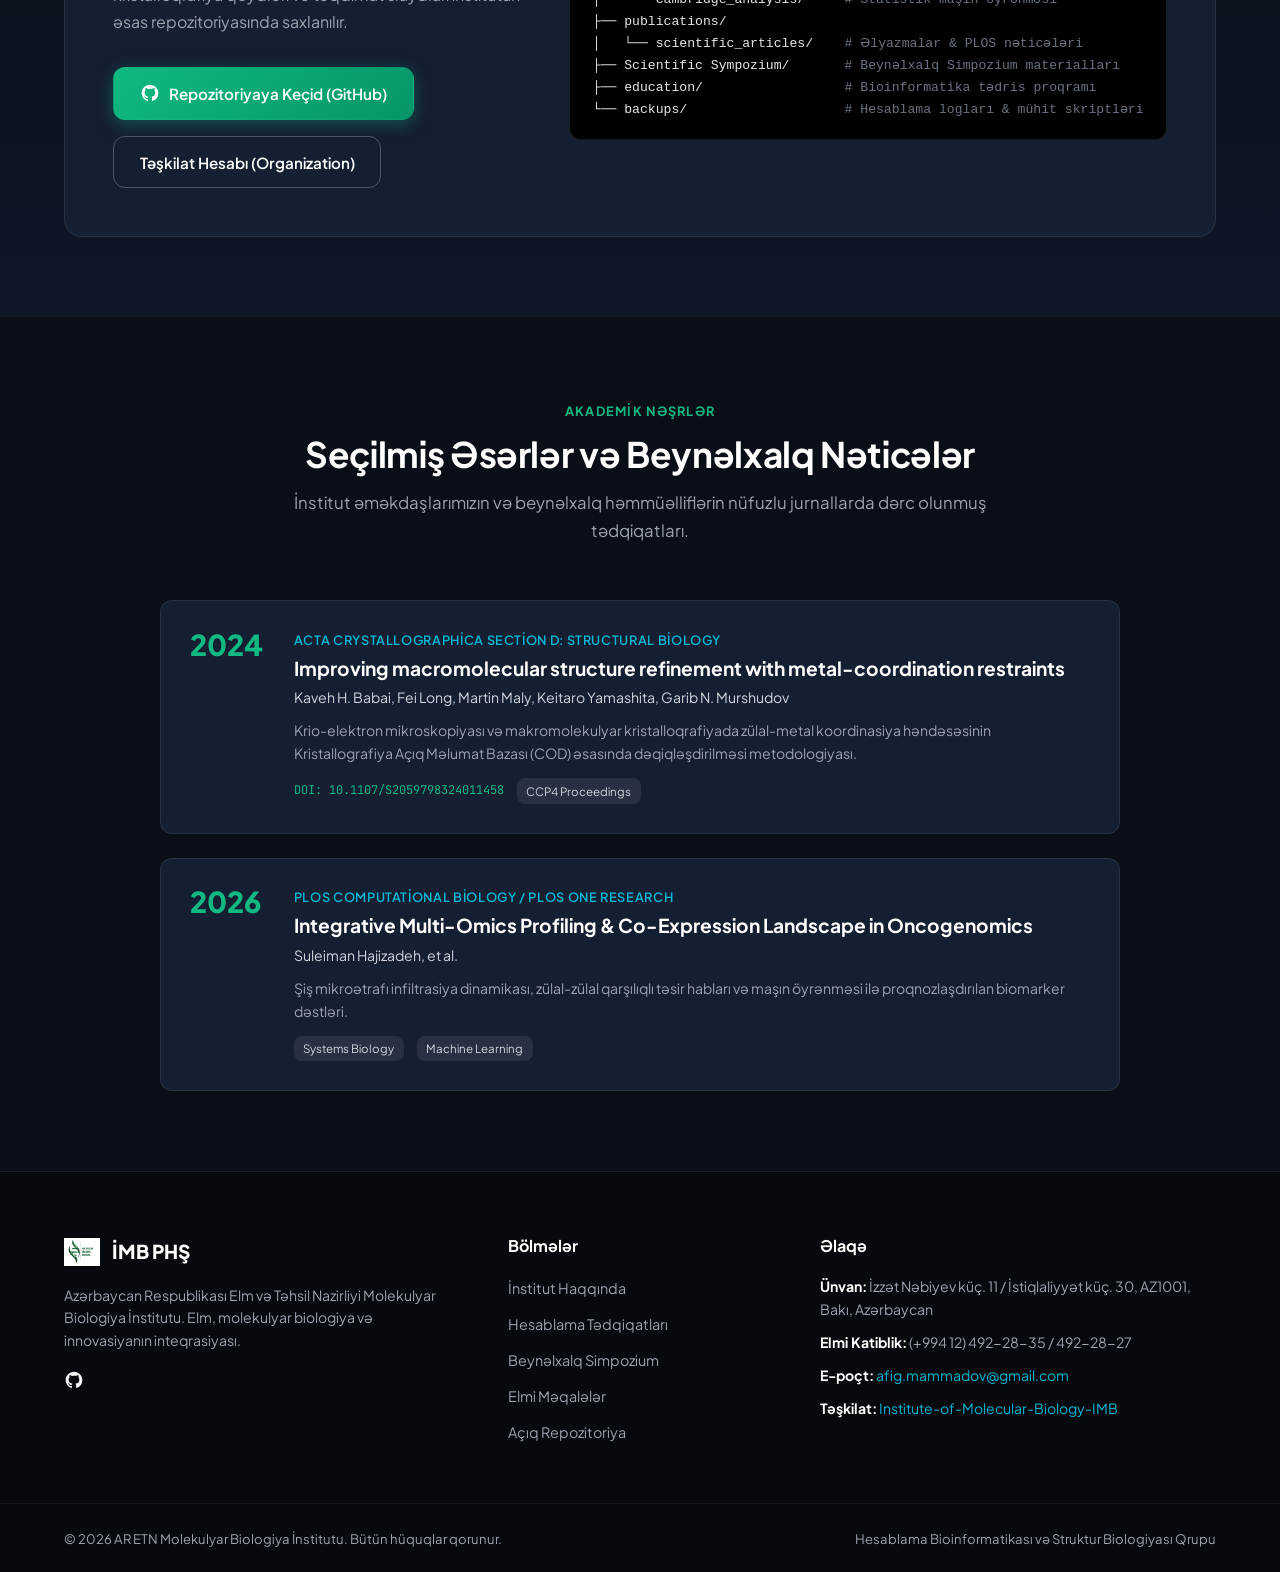
==== commit dc5c1b5b: "chore: update organization name to Institute of Molecular Biology (IMB)" ====
--- a/index.html
+++ b/index.html
@@ -3,9 +3,9 @@
 <head>
   <meta charset="UTF-8">
   <meta name="viewport" content="width=device-width, initial-scale=1.0">
-  <title>İMB | Molekulyar Biologiya və Biotexnologiyalar İnstitutu</title>
-  <meta name="description" content="AR ETN Molekulyar Biologiya və Biotexnologiyalar İnstitutu - Hesablama Struktur Biologiyası, İnteqrativ Bioinformatika və Bitki Genomikası">
-  <meta name="keywords" content="IMB, IMBB, Bioinformatics, Molecular Biology, Computational Biology, Wheat Heat Stress, STN7, STN8, Systems Biology, Baku, Azerbaijan">
+  <title>İMB | Molekulyar Biologiya İnstitutu</title>
+  <meta name="description" content="AR ETN Molekulyar Biologiya İnstitutu - Hesablama Struktur Biologiyası, İnteqrativ Bioinformatika və Bitki Genomikası">
+  <meta name="keywords" content="IMB, Bioinformatics, Molecular Biology, Computational Biology, Wheat Heat Stress, STN7, STN8, Systems Biology, Baku, Azerbaijan">
   
   <!-- Favicon -->
   <link rel="icon" type="image/png" href="assets/images/imb-logo.png">
@@ -60,7 +60,7 @@
     <div class="container hero-content">
       <div class="badge-pill">
         <span class="badge-dot"></span>
-        AR ETN Molekulyar Biologiya və Biotexnologiyalar İnstitutu PHŞ
+        AR ETN Molekulyar Biologiya İnstitutu PHŞ
       </div>
       <h1 class="hero-title">
         Hesablama Struktur Biologiyası, <br>
@@ -280,7 +280,7 @@
           <h3>“Şəhərsalmanın ekoloji, bioloji və tibbi aspektləri: dayanıqlı və sağlam urban mühiti”</h3>
           <p class="symposium-meta">
             <span>📅 15–16 Oktyabr</span> &bull; 
-            <span>🏛️ AMEA Biologiya və Tibb Elmləri Bölməsi & AR ETN İMBB</span> &bull;
+            <span>🏛️ AMEA Biologiya və Tibb Elmləri Bölməsi & AR ETN İMB</span> &bull;
             <span>📍 Bakı, İstiqlaliyyət küç. 30</span>
           </p>
           <p>
@@ -423,8 +423,8 @@
           <span>İMB PHŞ</span>
         </div>
         <p class="footer-text">
-          Azərbaycan Respublikası Elm və Təhsil Nazirliyi Molekulyar Biologiya və Biotexnologiyalar İnstitutu.
-          Elm, biotexnologiya və innovasiyanın inteqrasiyası.
+          Azərbaycan Respublikası Elm və Təhsil Nazirliyi Molekulyar Biologiya İnstitutu.
+          Elm, molekulyar biologiya və innovasiyanın inteqrasiyası.
         </p>
         <div class="footer-social">
           <a href="https://github.com/Institute-of-Molecular-Biology-IMB" target="_blank" rel="noopener noreferrer" aria-label="GitHub">
@@ -457,7 +457,7 @@
 
     <div class="footer-bottom">
       <div class="container footer-bottom-inner">
-        <p>&copy; 2026 AR ETN Molekulyar Biologiya və Biotexnologiyalar İnstitutu. Bütün hüquqlar qorunur.</p>
+        <p>&copy; 2026 AR ETN Molekulyar Biologiya İnstitutu. Bütün hüquqlar qorunur.</p>
         <p class="footer-credit">Hesablama Bioinformatikası və Struktur Biologiyası Qrupu</p>
       </div>
     </div>
--- a/styles.css
+++ b/styles.css
@@ -1,5 +1,5 @@
 /* ==========================================================================
-   IMB Official Website - Institute of Molecular Biology (IMBB)
+   IMB Official Website - Institute of Molecular Biology (IMB)
    Modern Scientific Styling & Responsive Design
    ========================================================================== */
 
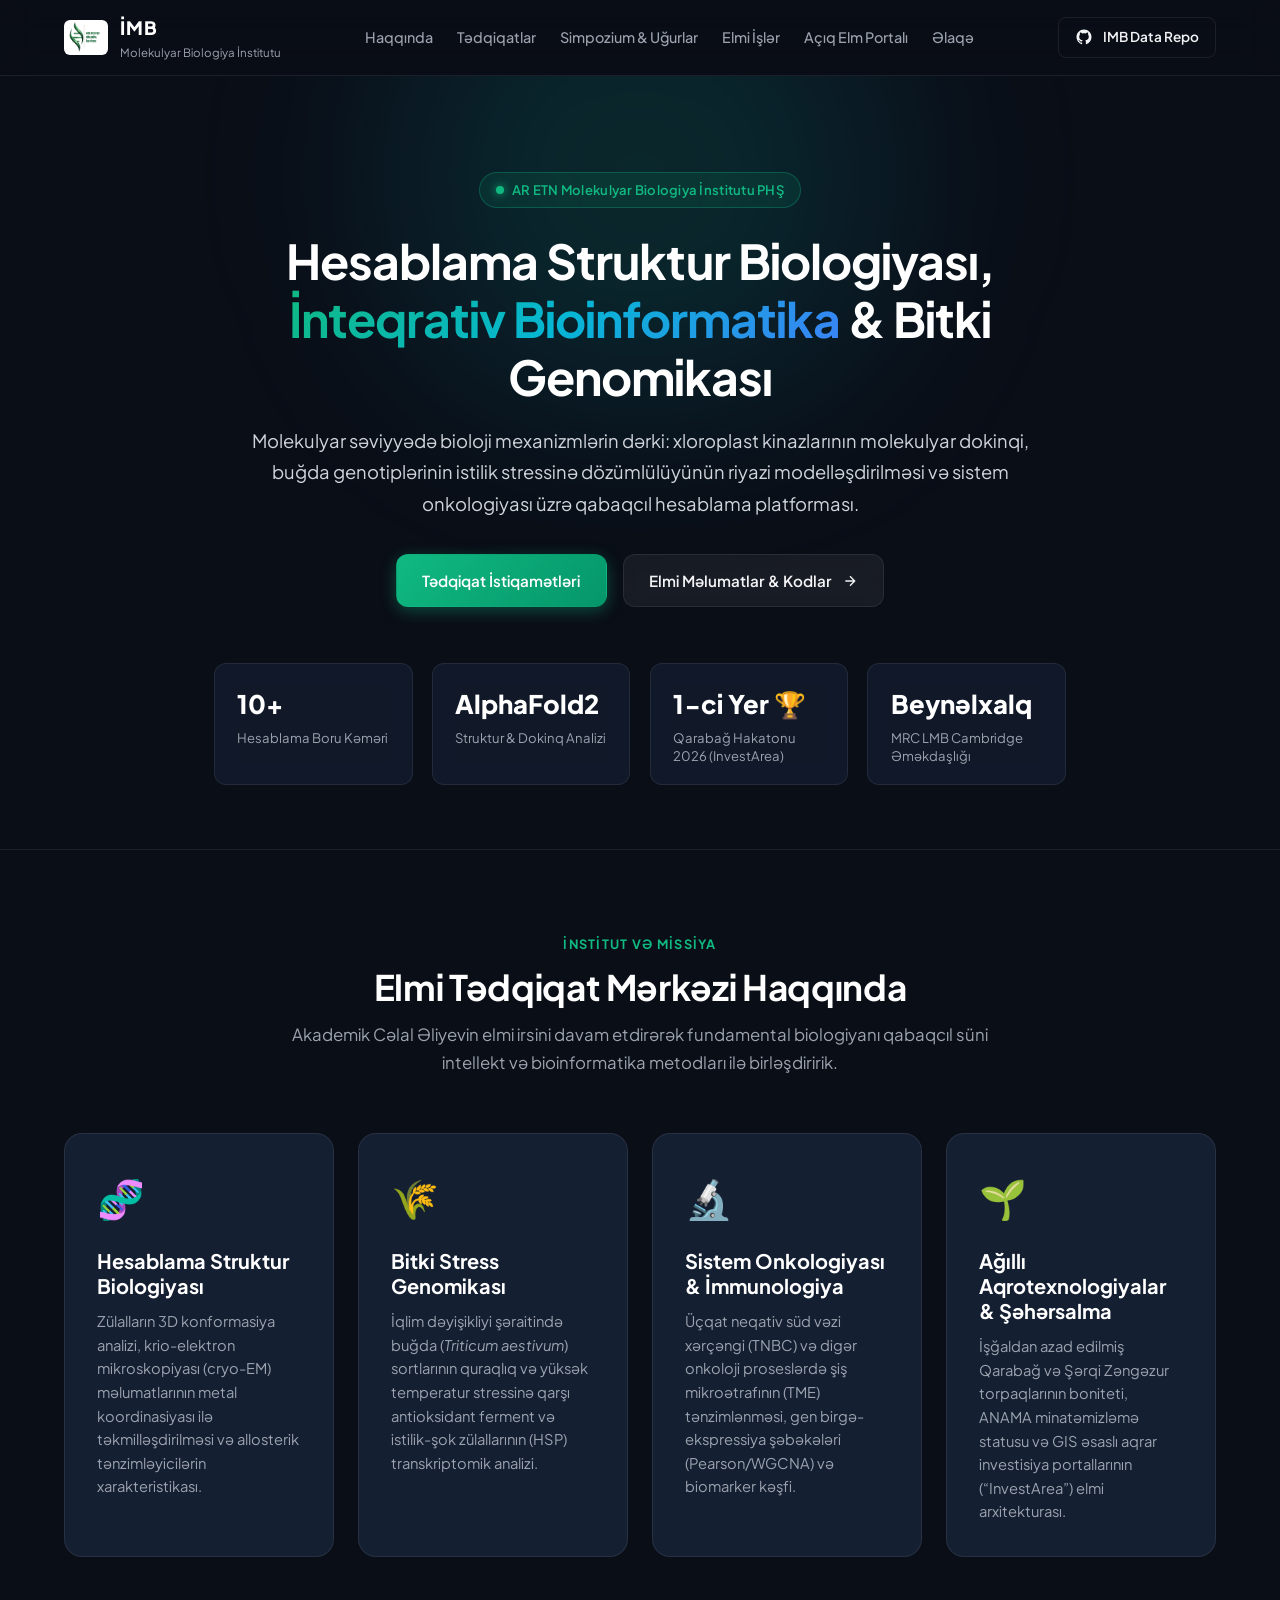
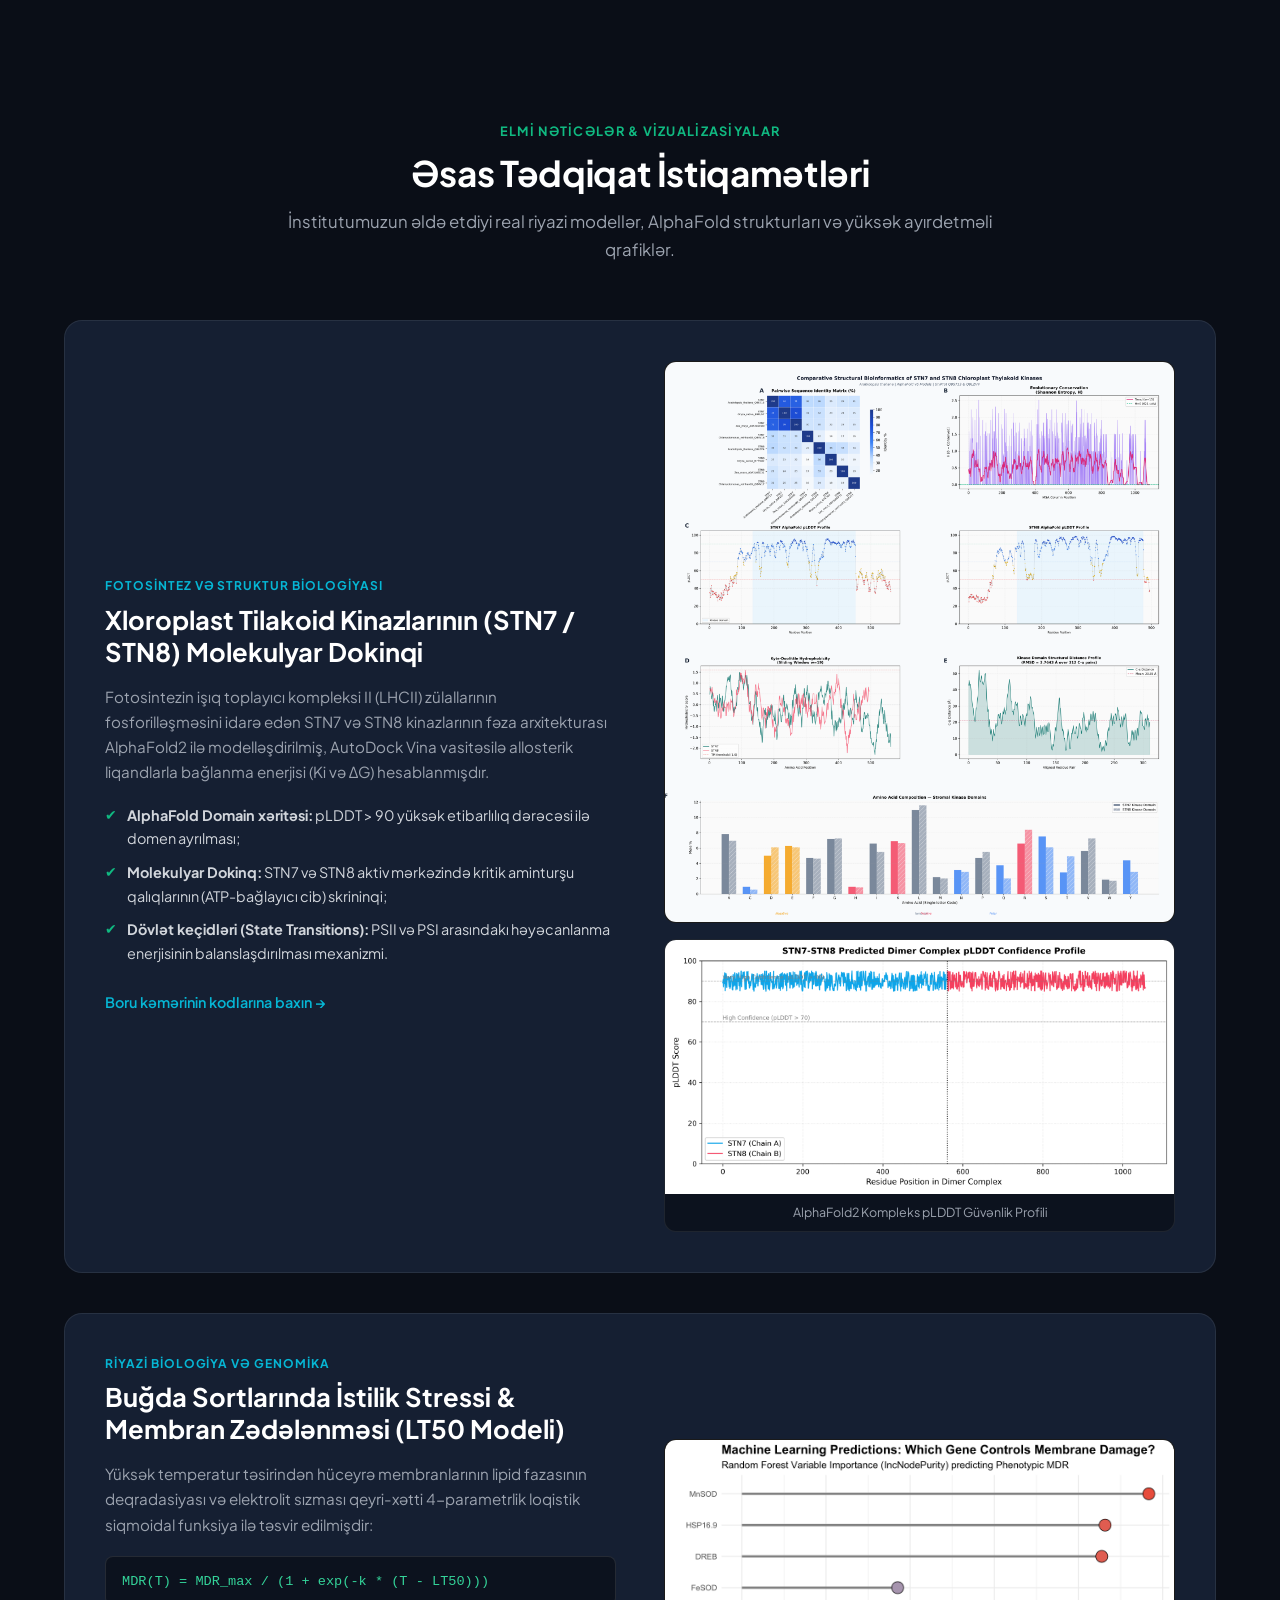
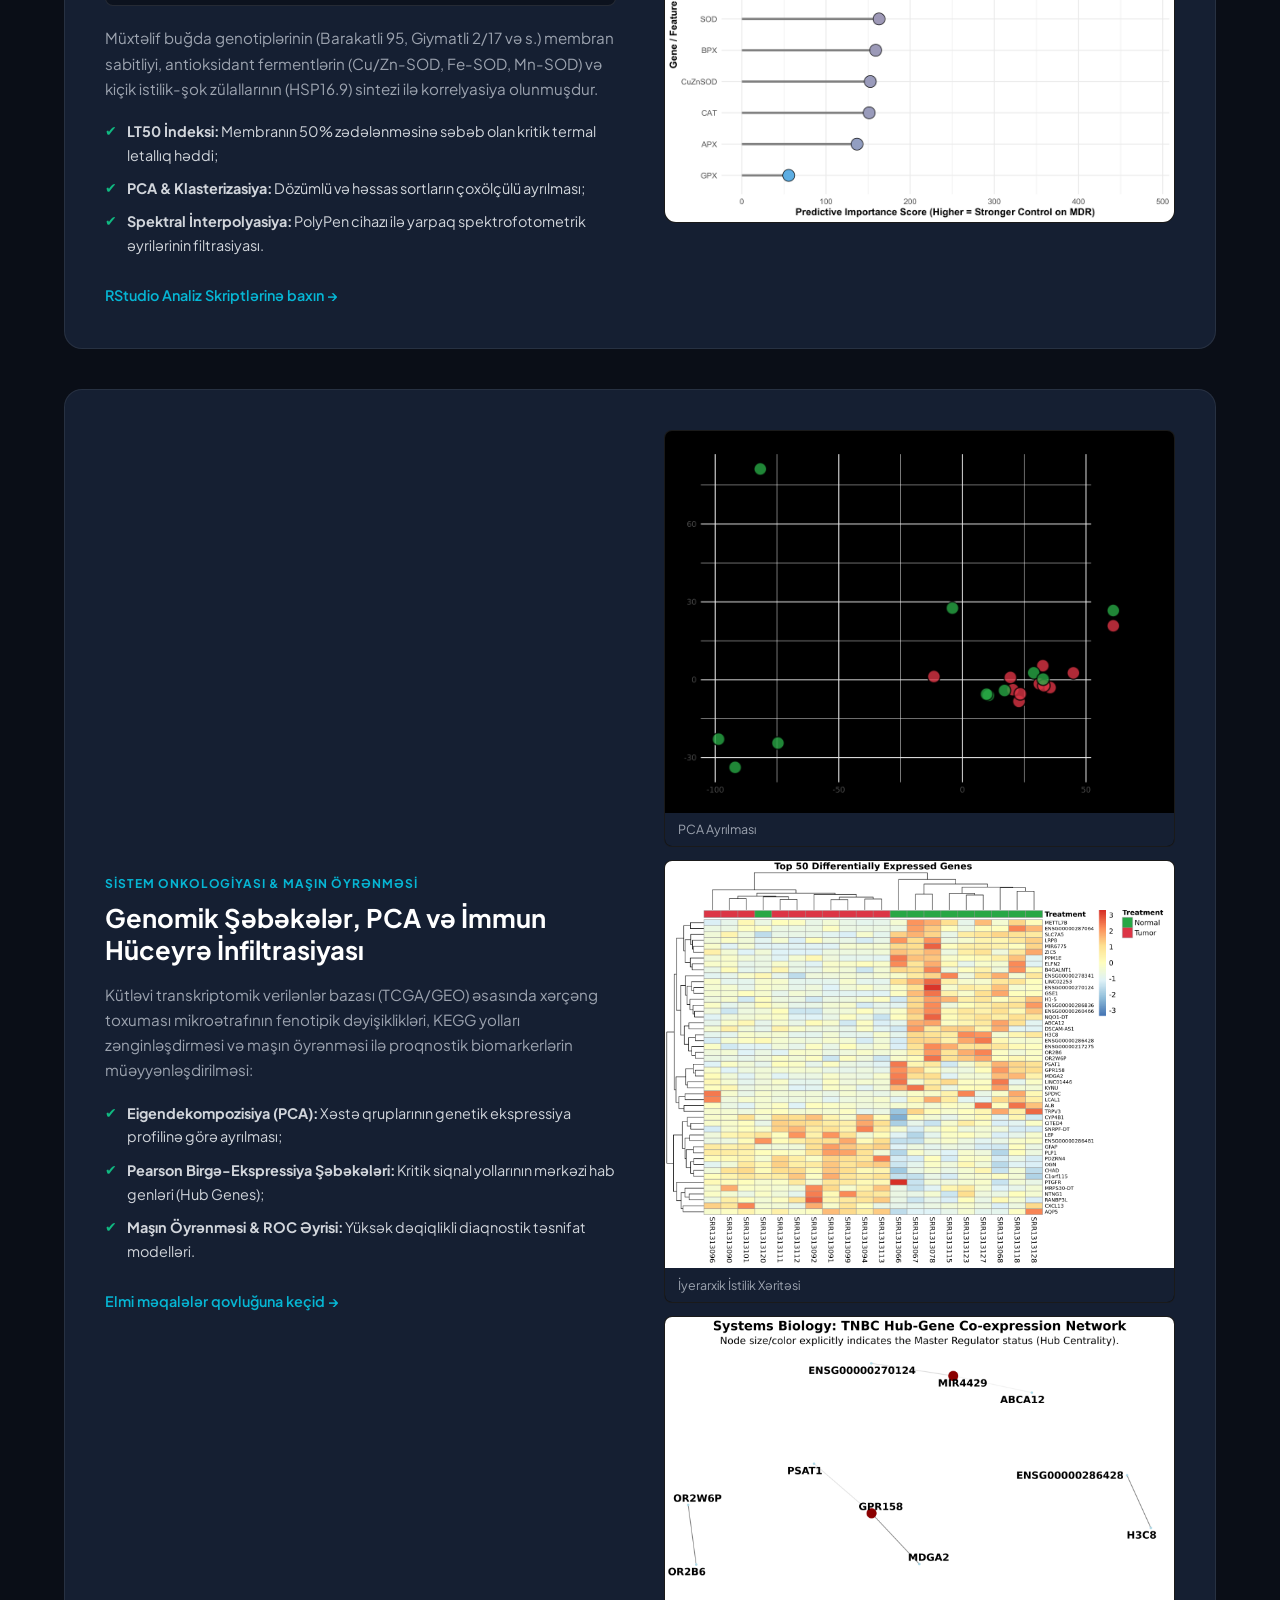
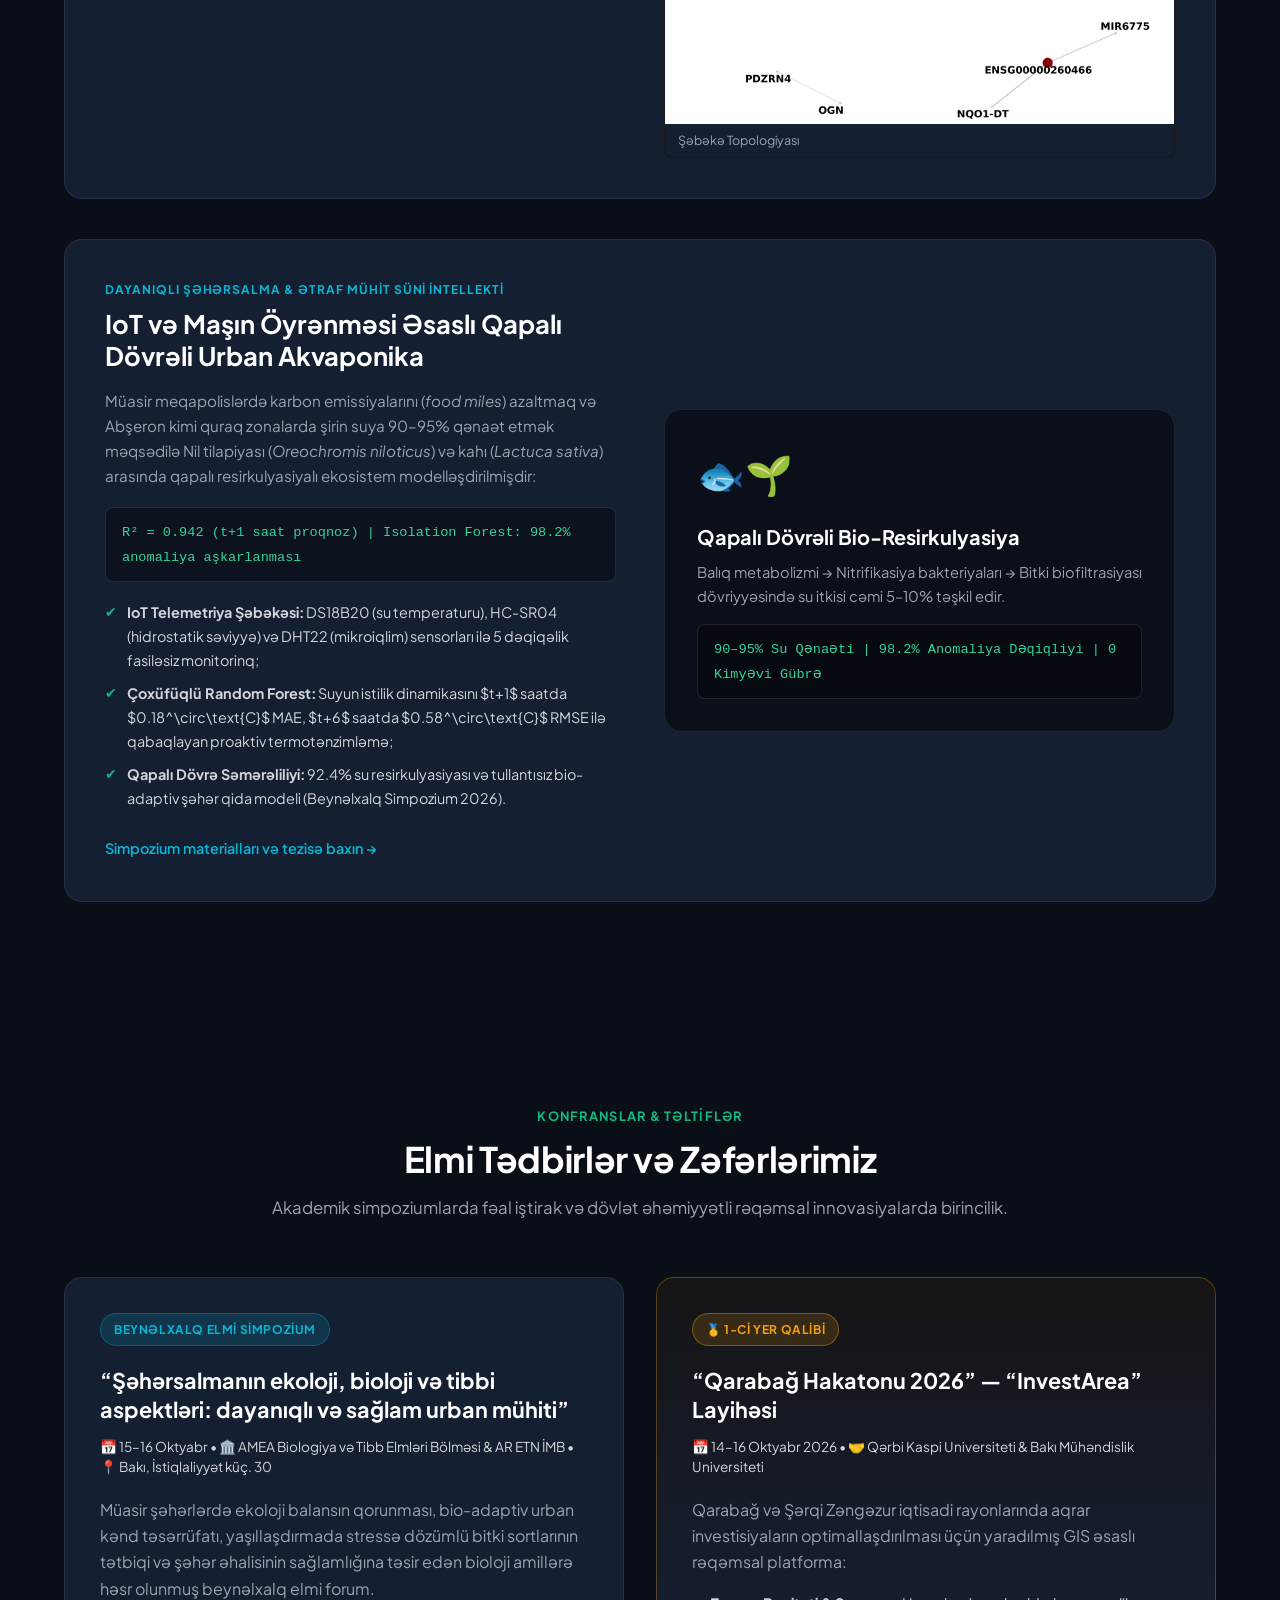
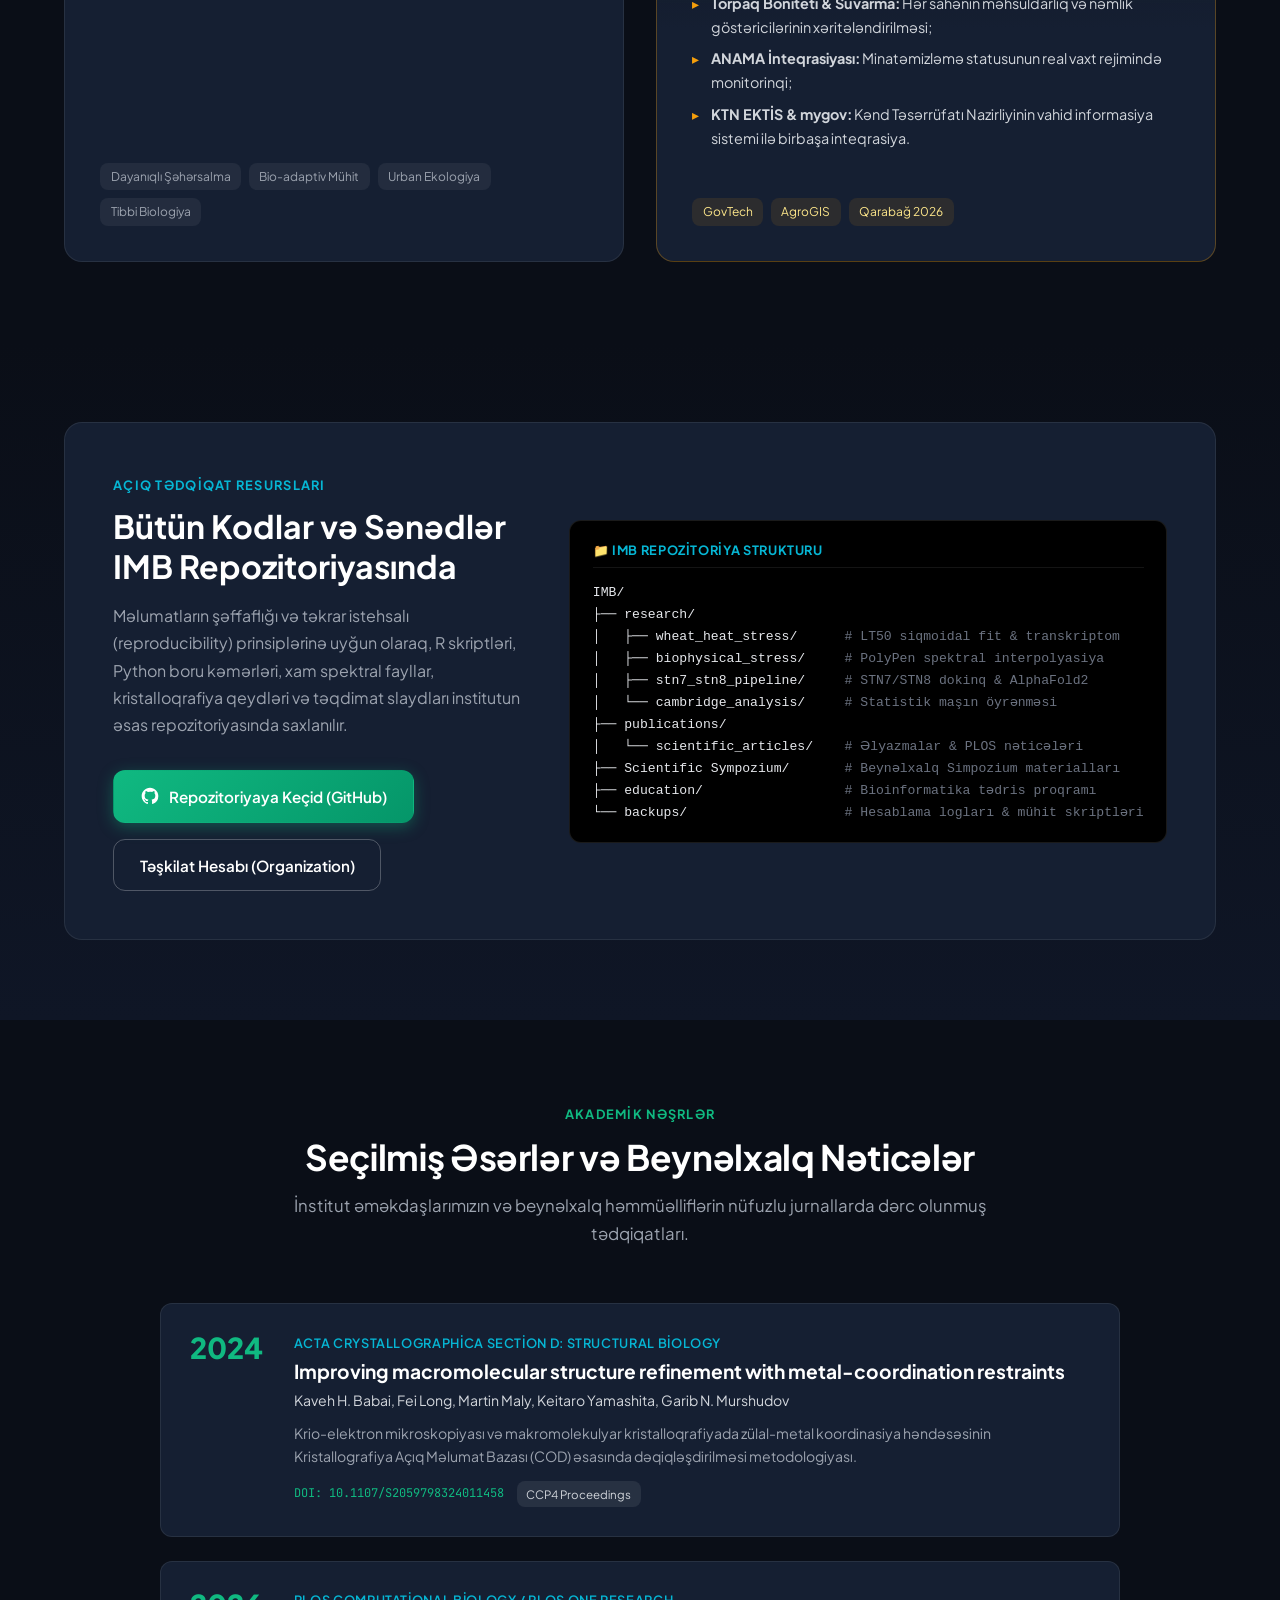
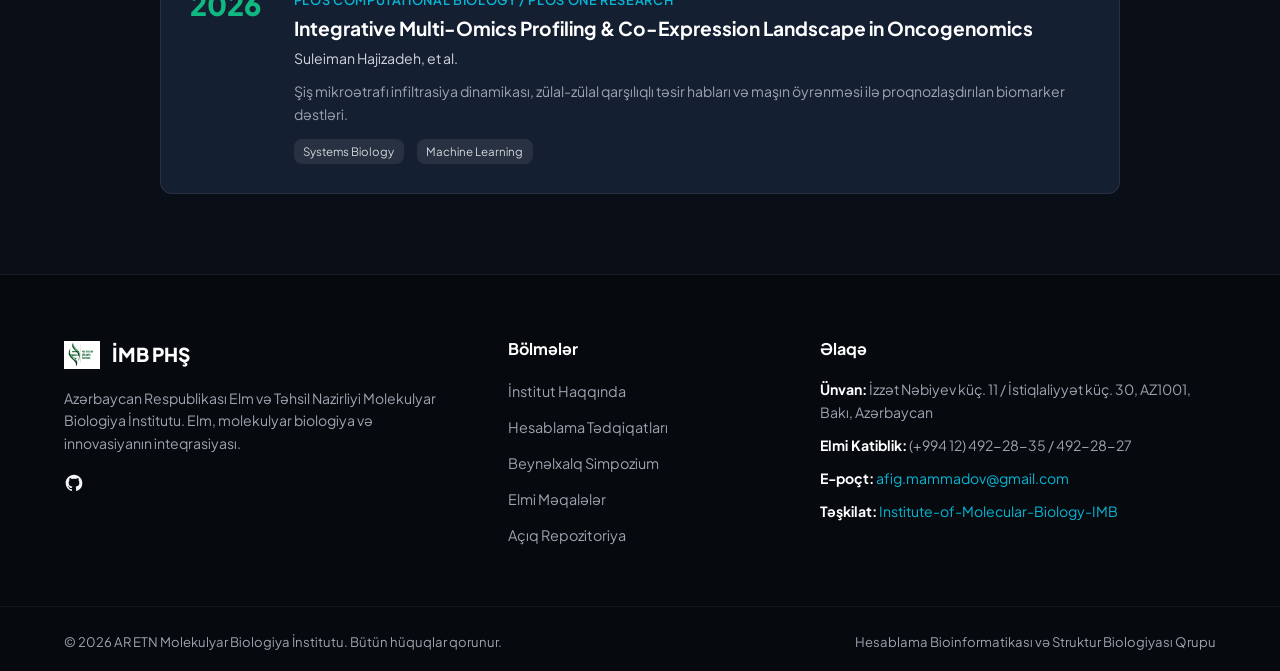
==== commit ac0e05f3: "feat: add urban aquaponics and environmental AI pillar to website" ====
--- a/index.html
+++ b/index.html
@@ -259,6 +259,40 @@
           </div>
         </div>
       </div>
+
+      <!-- Research Item 4: Smart Urban Aquaponics & Environmental AI -->
+      <div class="research-showcase reverse">
+        <div class="research-text">
+          <span class="pillar-tag">DAYANIQLI ŞƏHƏRSALMA & ƏTRAF MÜHİT SÜNİ İNTELLEKTİ</span>
+          <h3>IoT və Maşın Öyrənməsi Əsaslı Qapalı Dövrəli Urban Akvaponika</h3>
+          <p>
+            Müasir meqapolislərdə karbon emissiyalarını (<em>food miles</em>) azaltmaq və Abşeron kimi quraq zonalarda şirin suya 90–95% qənaət etmək məqsədilə Nil tilapiyası (<em>Oreochromis niloticus</em>) və kahı (<em>Lactuca sativa</em>) arasında qapalı resirkulyasiyalı ekosistem modelləşdirilmişdir:
+          </p>
+          <div class="code-box">
+            <code>R² = 0.942 (t+1 saat proqnoz) | Isolation Forest: 98.2% anomaliya aşkarlanması</code>
+          </div>
+          <ul class="feature-list">
+            <li><strong>IoT Telemetriya Şəbəkəsi:</strong> DS18B20 (su temperaturu), HC-SR04 (hidrostatik səviyyə) və DHT22 (mikroiqlim) sensorları ilə 5 dəqiqəlik fasiləsiz monitorinq;</li>
+            <li><strong>Çoxüfüqlü Random Forest:</strong> Suyun istilik dinamikasını $t+1$ saatda $0.18^\circ\text{C}$ MAE, $t+6$ saatda $0.58^\circ\text{C}$ RMSE ilə qabaqlayan proaktiv termotənzimləmə;</li>
+            <li><strong>Qapalı Dövrə Səmərəliliyi:</strong> 92.4% su resirkulyasiyası və tullantısız bio-adaptiv şəhər qida modeli (Beynəlxalq Simpozium 2026).</li>
+          </ul>
+          <a href="https://github.com/Institute-of-Molecular-Biology-IMB/IMB/tree/master/Scientific%20Sympozium" target="_blank" rel="noopener noreferrer" class="link-arrow">
+            Simpozium materialları və tezisə baxın &rarr;
+          </a>
+        </div>
+        <div class="research-media">
+          <div class="about-card" style="margin: 0; background: rgba(0,0,0,0.5);">
+            <div class="card-icon">🐟🌱</div>
+            <h3>Qapalı Dövrəli Bio-Resirkulyasiya</h3>
+            <p style="margin-bottom: 1rem;">
+              Balıq metabolizmi &rarr; Nitrifikasiya bakteriyaları &rarr; Bitki biofiltrasiyası dövriyyəsində su itkisi cəmi 5–10% təşkil edir.
+            </p>
+            <div class="code-box" style="margin-bottom: 0;">
+              <code>90–95% Su Qənaəti | 98.2% Anomaliya Dəqiqliyi | 0 Kimyəvi Gübrə</code>
+            </div>
+          </div>
+        </div>
+      </div>
     </div>
   </section>
 
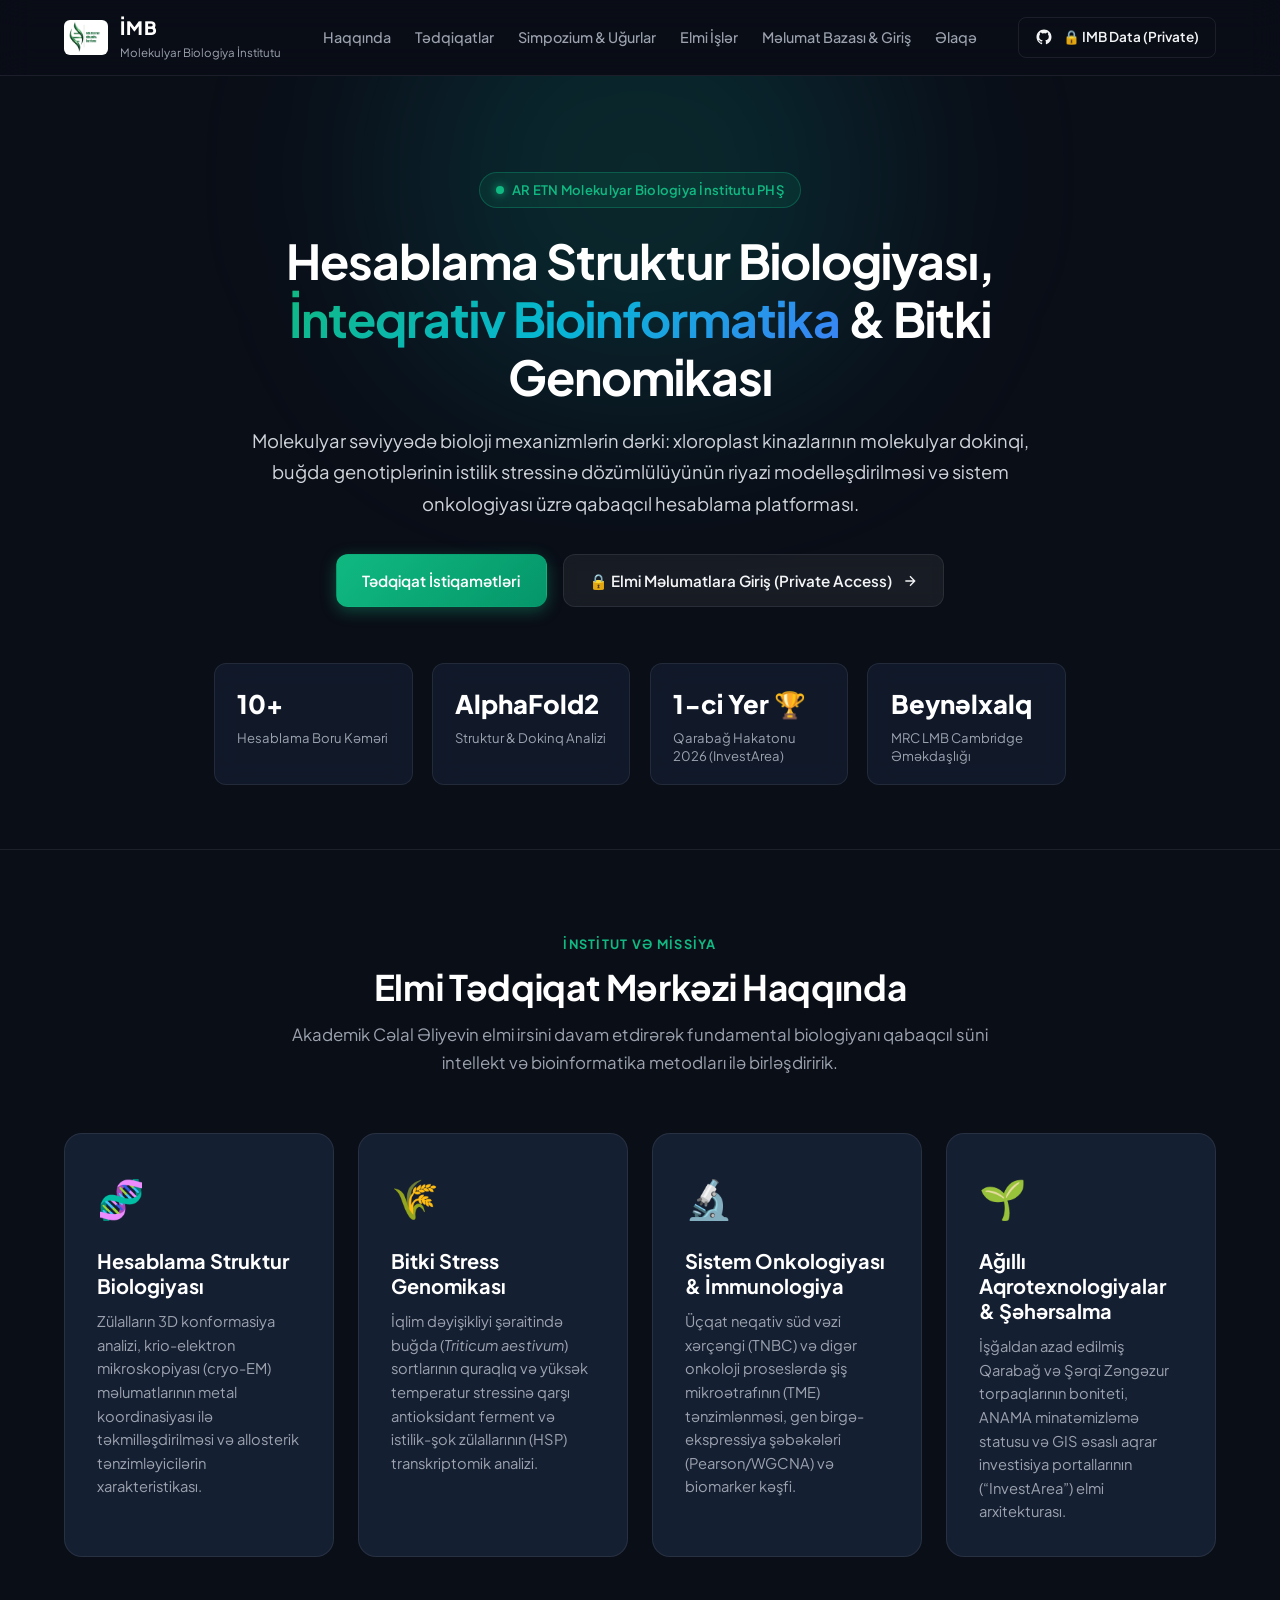
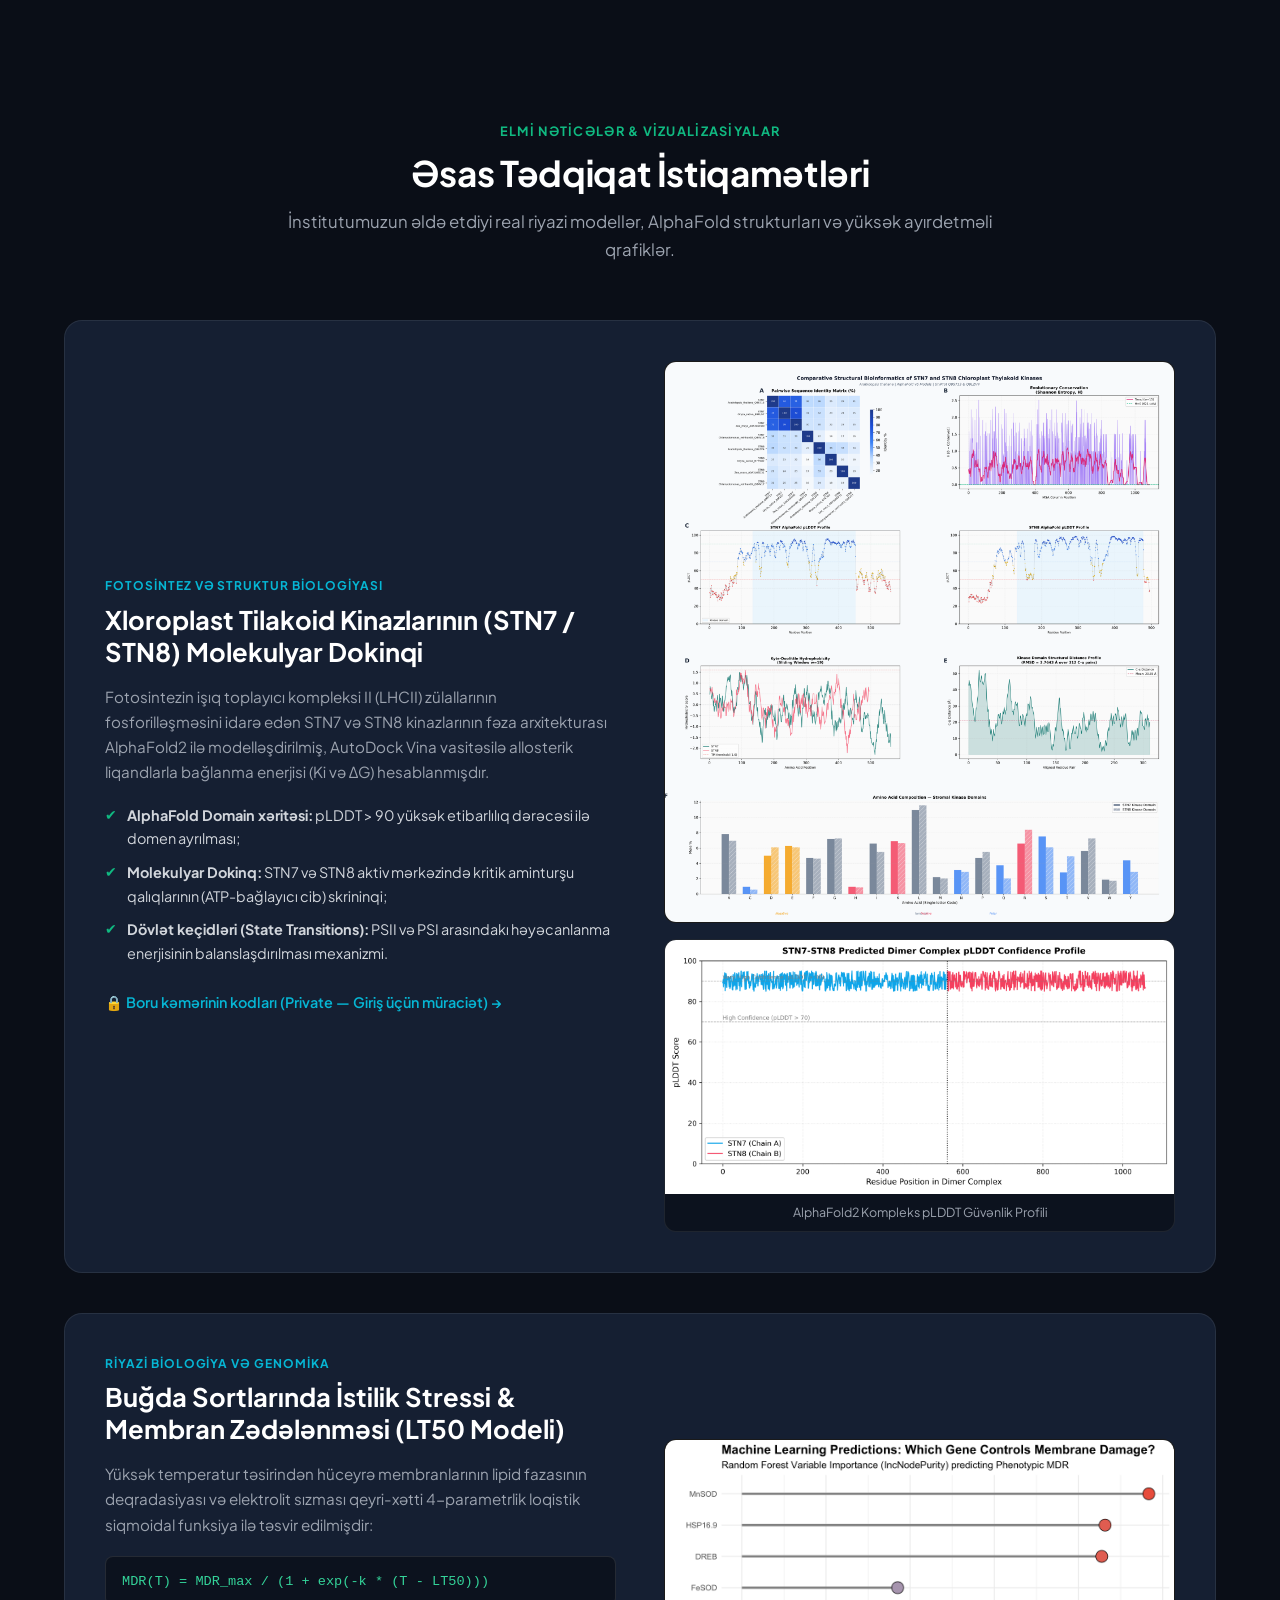
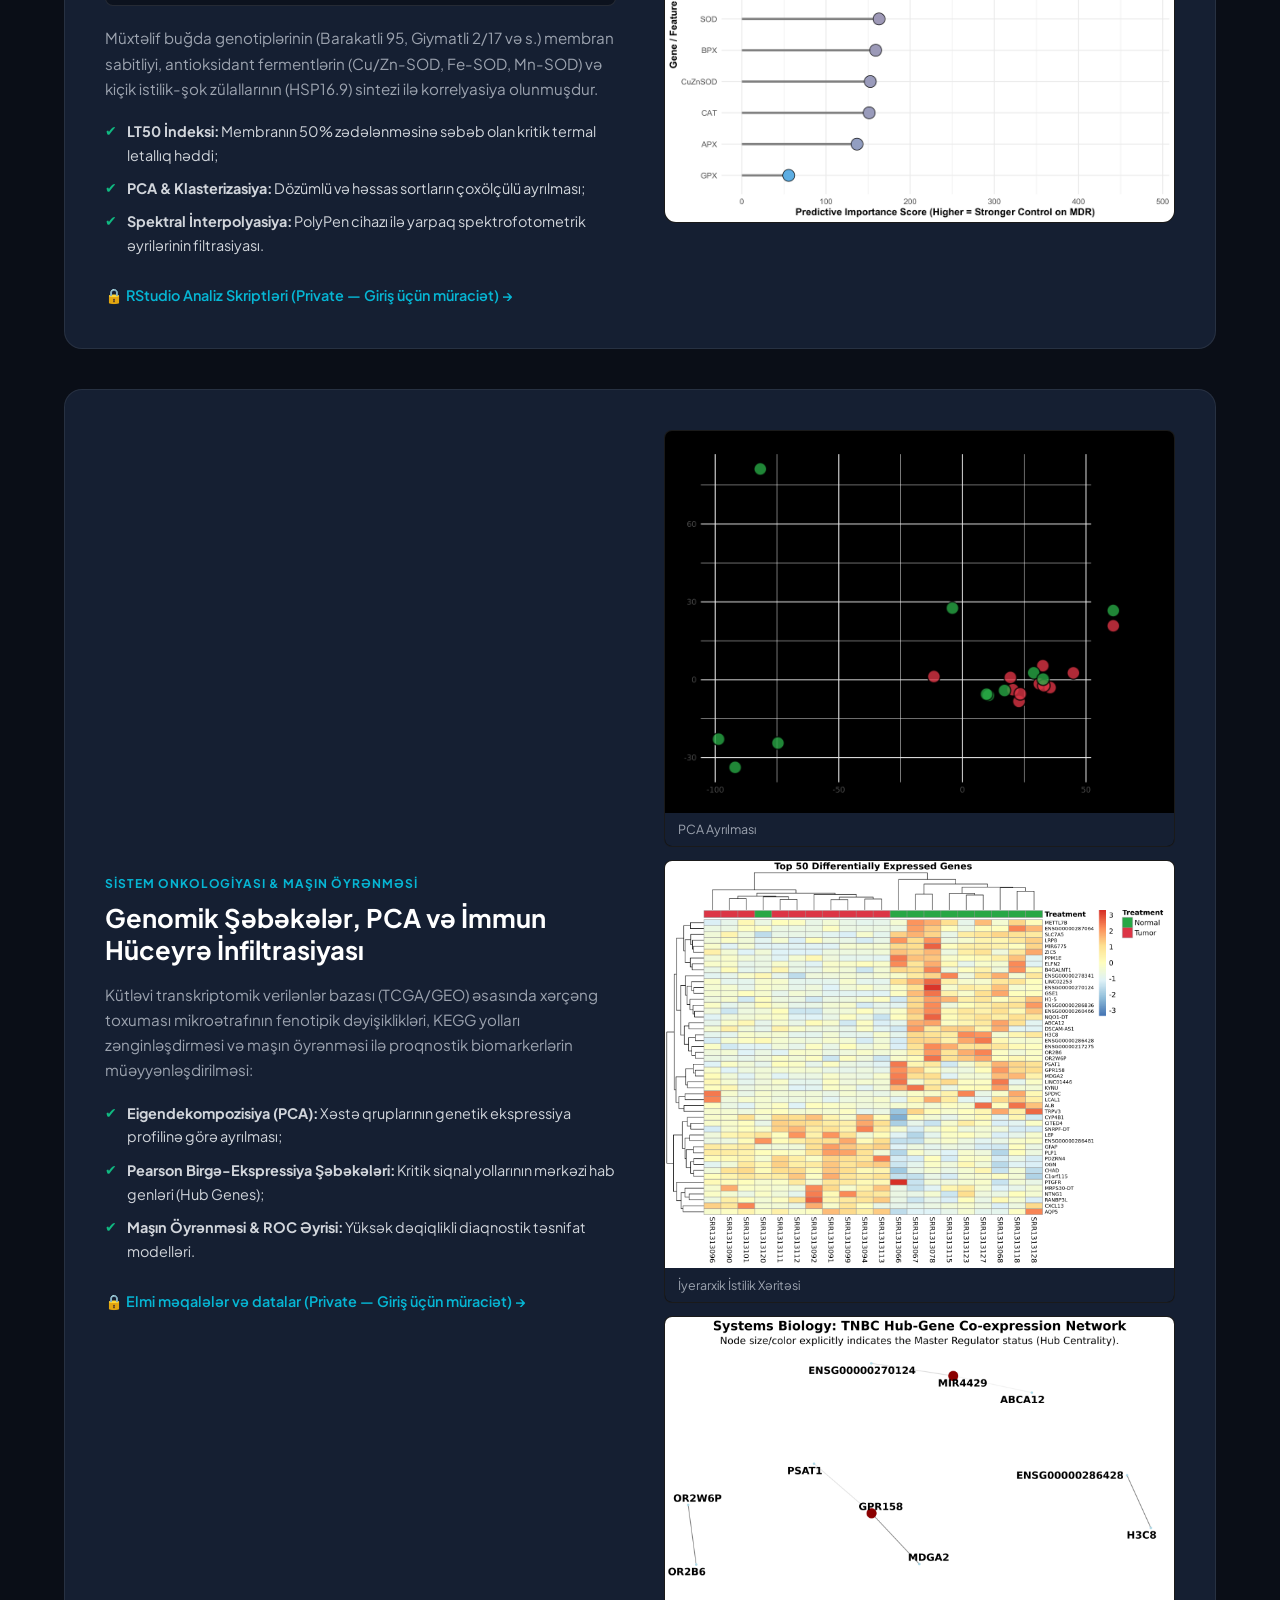
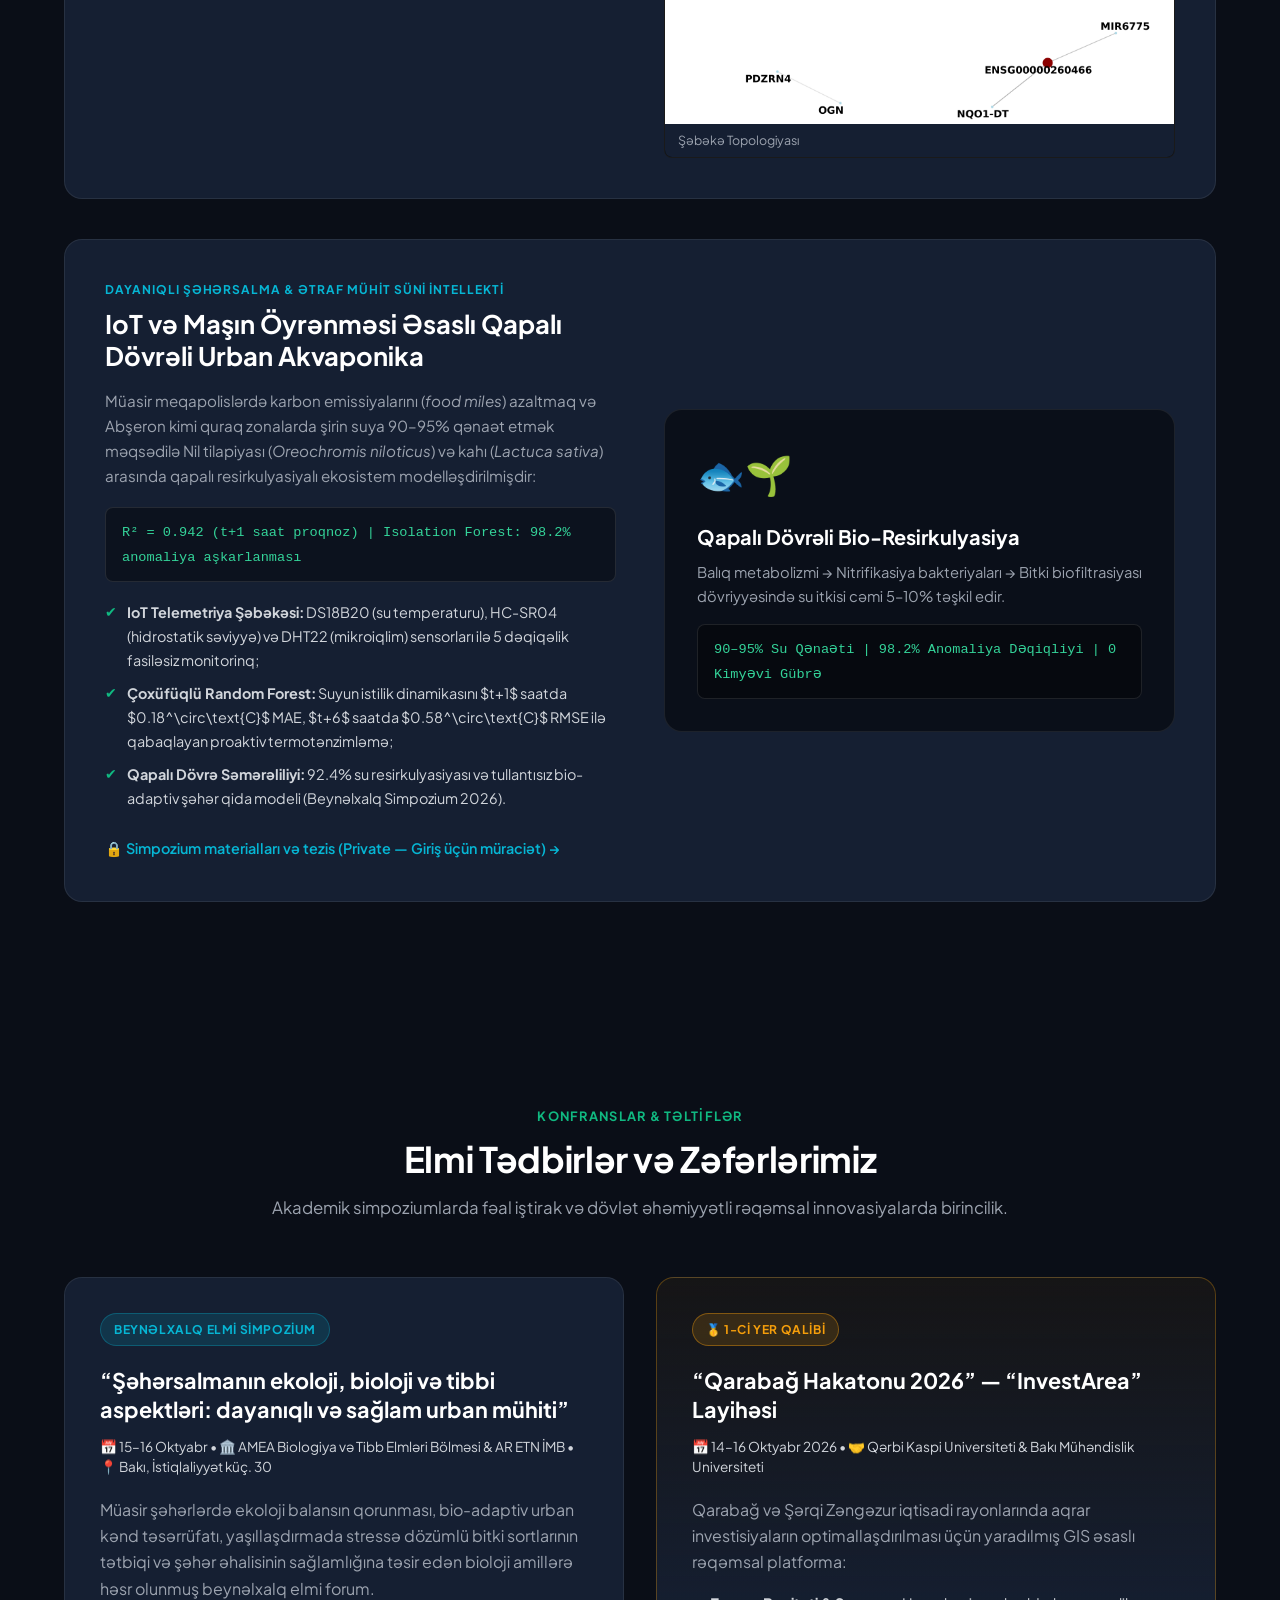
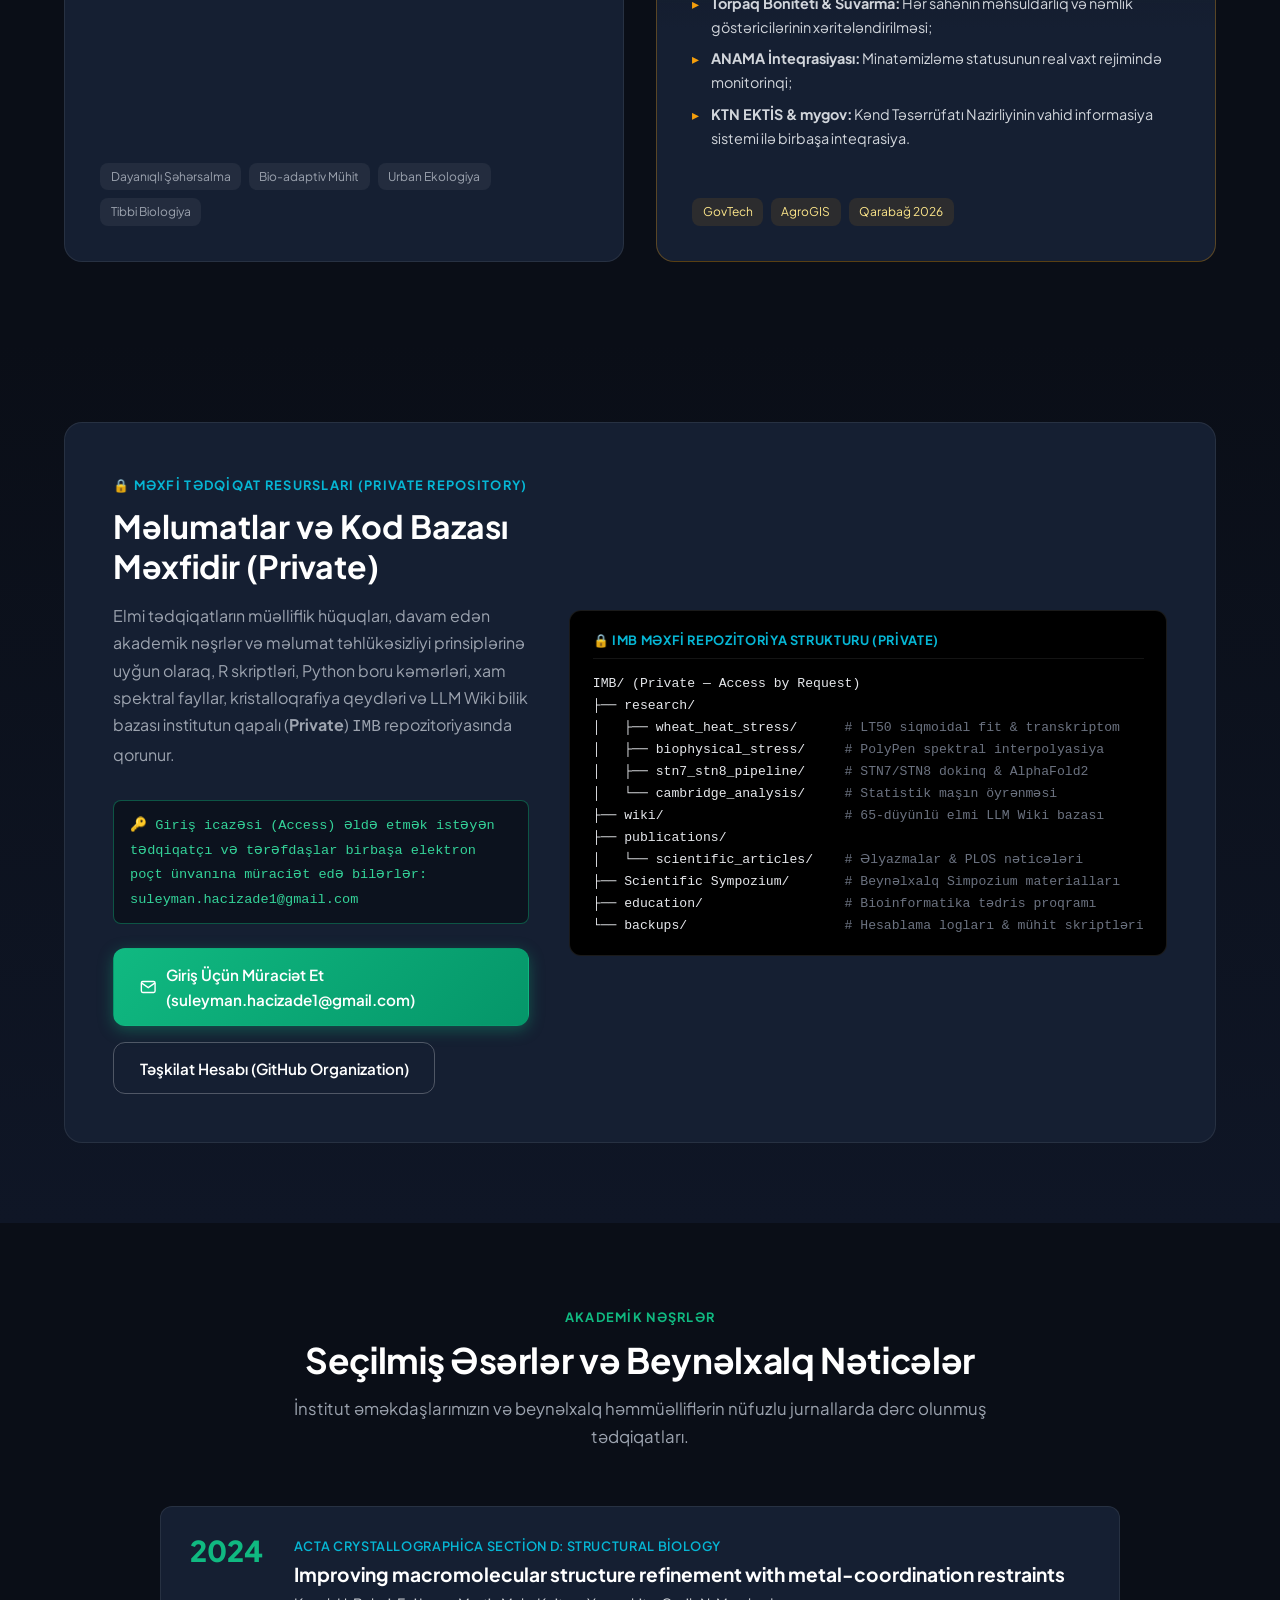
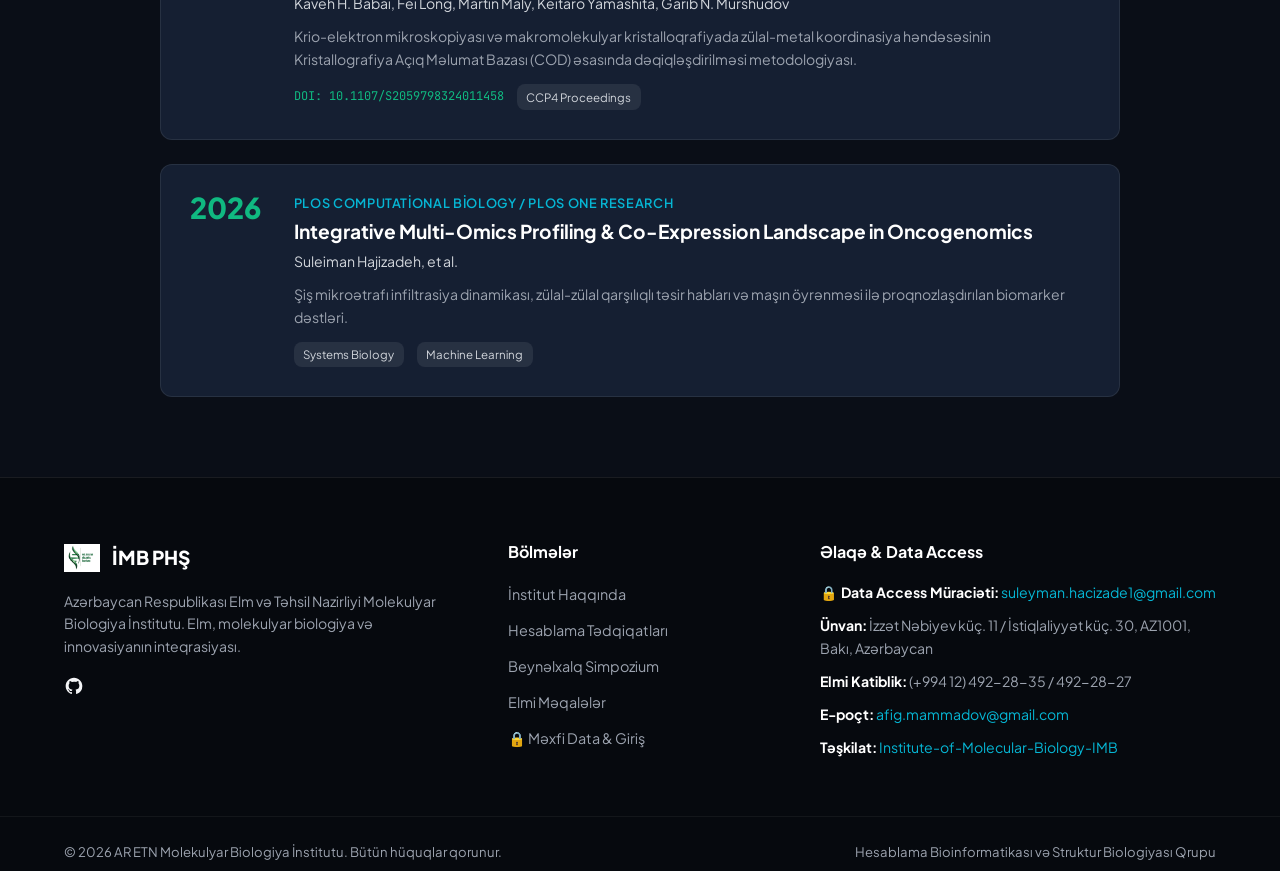
==== commit d6907ccc: "feat: display private data notice and access request via suleyman.hacizade1@gmail.com" ====
--- a/index.html
+++ b/index.html
@@ -36,16 +36,16 @@
         <a href="#research" class="nav-link">Tədqiqatlar</a>
         <a href="#symposium" class="nav-link">Simpozium & Uğurlar</a>
         <a href="#publications" class="nav-link">Elmi İşlər</a>
-        <a href="#data-portal" class="nav-link">Açıq Elm Portalı</a>
+        <a href="#data-portal" class="nav-link">Məlumat Bazası & Giriş</a>
         <a href="#contact" class="nav-link">Əlaqə</a>
       </nav>
 
       <div class="nav-actions">
-        <a href="https://github.com/Institute-of-Molecular-Biology-IMB/IMB" target="_blank" rel="noopener noreferrer" class="btn btn-sm btn-outline">
+        <a href="#data-portal" class="btn btn-sm btn-outline">
           <svg width="18" height="18" viewBox="0 0 24 24" fill="currentColor">
             <path fill-rule="evenodd" clip-rule="evenodd" d="M12 2C6.477 2 2 6.484 2 12.017c0 4.425 2.865 8.18 6.839 9.504.5.092.682-.217.682-.483 0-.237-.008-.868-.013-1.703-2.782.605-3.369-1.343-3.369-1.343-.454-1.158-1.11-1.466-1.11-1.466-.908-.62.069-.608.069-.608 1.003.07 1.53 1.032 1.53 1.032.892 1.53 2.341 1.088 2.91.832.092-.647.35-1.088.636-1.338-2.22-.253-4.555-1.113-4.555-4.951 0-1.093.39-1.988 1.029-2.688-.103-.253-.446-1.272.098-2.65 0 0 .84-.27 2.75 1.026A9.564 9.564 0 0112 6.844c.85.004 1.705.115 2.504.337 1.909-1.296 2.747-1.027 2.747-1.027.546 1.379.202 2.398.1 2.651.64.7 1.028 1.595 1.028 2.688 0 3.848-2.339 4.695-4.566 4.943.359.309.678.92.678 1.855 0 1.338-.012 2.419-.012 2.747 0 .268.18.58.688.482A10.019 10.019 0 0022 12.017C22 6.484 17.522 2 12 2z"/>
           </svg>
-          <span>IMB Data Repo</span>
+          <span>🔒 IMB Data (Private)</span>
         </a>
         <button class="menu-toggle" id="menuToggle" aria-label="Menyu aç">
           <span></span><span></span><span></span>
@@ -73,8 +73,8 @@
 
       <div class="hero-buttons">
         <a href="#research" class="btn btn-primary">Tədqiqat İstiqamətləri</a>
-        <a href="https://github.com/Institute-of-Molecular-Biology-IMB/IMB" target="_blank" rel="noopener noreferrer" class="btn btn-secondary">
-          <span>Elmi Məlumatlar & Kodlar</span>
+        <a href="#data-portal" class="btn btn-secondary">
+          <span>🔒 Elmi Məlumatlara Giriş (Private Access)</span>
           <svg width="16" height="16" viewBox="0 0 24 24" fill="none" stroke="currentColor" stroke-width="2">
             <path d="M5 12h14M12 5l7 7-7 7"/>
           </svg>
@@ -174,8 +174,8 @@
             <li><strong>Molekulyar Dokinq:</strong> STN7 və STN8 aktiv mərkəzində kritik aminturşu qalıqlarının (ATP-bağlayıcı cib) skrininqi;</li>
             <li><strong>Dövlət keçidləri (State Transitions):</strong> PSII və PSI arasındakı həyəcanlanma enerjisinin balanslaşdırılması mexanizmi.</li>
           </ul>
-          <a href="https://github.com/Institute-of-Molecular-Biology-IMB/IMB/tree/master/stn7_stn8_pipeline" target="_blank" rel="noopener noreferrer" class="link-arrow">
-            Boru kəmərinin kodlarına baxın &rarr;
+          <a href="#data-portal" class="link-arrow">
+            🔒 Boru kəmərinin kodları (Private — Giriş üçün müraciət) &rarr;
           </a>
         </div>
         <div class="research-media">
@@ -211,8 +211,8 @@
             <li><strong>PCA & Klasterizasiya:</strong> Dözümlü və həssas sortların çoxölçülü ayrılması;</li>
             <li><strong>Spektral İnterpolyasiya:</strong> PolyPen cihazı ilə yarpaq spektrofotometrik əyrilərinin filtrasiyası.</li>
           </ul>
-          <a href="https://github.com/Institute-of-Molecular-Biology-IMB/IMB/tree/master/research/wheat_heat_stress" target="_blank" rel="noopener noreferrer" class="link-arrow">
-            RStudio Analiz Skriptlərinə baxın &rarr;
+          <a href="#data-portal" class="link-arrow">
+            🔒 RStudio Analiz Skriptləri (Private — Giriş üçün müraciət) &rarr;
           </a>
         </div>
         <div class="research-media">
@@ -238,8 +238,8 @@
             <li><strong>Pearson Birgə-Ekspressiya Şəbəkələri:</strong> Kritik siqnal yollarının mərkəzi hab genləri (Hub Genes);</li>
             <li><strong>Maşın Öyrənməsi & ROC Əyrisi:</strong> Yüksək dəqiqlikli diaqnostik təsnifat modelləri.</li>
           </ul>
-          <a href="https://github.com/Institute-of-Molecular-Biology-IMB/IMB/tree/master/publications/scientific_articles" target="_blank" rel="noopener noreferrer" class="link-arrow">
-            Elmi məqalələr qovluğuna keçid &rarr;
+          <a href="#data-portal" class="link-arrow">
+            🔒 Elmi məqalələr və datalar (Private — Giriş üçün müraciət) &rarr;
           </a>
         </div>
         <div class="research-media">
@@ -276,8 +276,8 @@
             <li><strong>Çoxüfüqlü Random Forest:</strong> Suyun istilik dinamikasını $t+1$ saatda $0.18^\circ\text{C}$ MAE, $t+6$ saatda $0.58^\circ\text{C}$ RMSE ilə qabaqlayan proaktiv termotənzimləmə;</li>
             <li><strong>Qapalı Dövrə Səmərəliliyi:</strong> 92.4% su resirkulyasiyası və tullantısız bio-adaptiv şəhər qida modeli (Beynəlxalq Simpozium 2026).</li>
           </ul>
-          <a href="https://github.com/Institute-of-Molecular-Biology-IMB/IMB/tree/master/Scientific%20Sympozium" target="_blank" rel="noopener noreferrer" class="link-arrow">
-            Simpozium materialları və tezisə baxın &rarr;
+          <a href="#data-portal" class="link-arrow">
+            🔒 Simpozium materialları və tezis (Private — Giriş üçün müraciət) &rarr;
           </a>
         </div>
         <div class="research-media">
@@ -354,39 +354,44 @@
     </div>
   </section>
 
-  <!-- Open Science & Data Portal Section -->
+  <!-- Private Data & Access Portal Section -->
   <section class="section data-portal" id="data-portal">
     <div class="container">
       <div class="data-banner">
         <div class="data-text">
-          <span class="section-tag light">AÇIQ TƏDQİQAT RESURSLARI</span>
-          <h2>Bütün Kodlar və Sənədlər IMB Repozitoriyasında</h2>
-          <p>
-            Məlumatların şəffaflığı və təkrar istehsalı (reproducibility) prinsiplərinə uyğun olaraq,
-            R skriptləri, Python boru kəmərləri, xam spektral fayllar, kristalloqrafiya qeydləri və 
-            təqdimat slaydları institutun əsas repozitoriyasında saxlanılır.
-          </p>
+          <span class="section-tag light">🔒 MƏXFİ TƏDQİQAT RESURSLARI (PRIVATE REPOSITORY)</span>
+          <h2>Məlumatlar və Kod Bazası Məxfidir (Private)</h2>
+          <p>
+            Elmi tədqiqatların müəlliflik hüquqları, davam edən akademik nəşrlər və məlumat təhlükəsizliyi prinsiplərinə uyğun olaraq,
+            R skriptləri, Python boru kəmərləri, xam spektral fayllar, kristalloqrafiya qeydləri və LLM Wiki bilik bazası
+            institutun qapalı (<strong>Private</strong>) <code>IMB</code> repozitoriyasında qorunur.
+          </p>
+          <div class="code-box" style="margin-bottom: 1.5rem; border-color: rgba(16, 185, 129, 0.4);">
+            <code>🔑 Giriş icazəsi (Access) əldə etmək istəyən tədqiqatçı və tərəfdaşlar birbaşa elektron poçt ünvanına müraciət edə bilərlər: suleyman.hacizade1@gmail.com</code>
+          </div>
           <div class="portal-links">
-            <a href="https://github.com/Institute-of-Molecular-Biology-IMB/IMB" target="_blank" rel="noopener noreferrer" class="btn btn-primary">
-              <svg width="20" height="20" viewBox="0 0 24 24" fill="currentColor">
-                <path d="M12 2C6.477 2 2 6.484 2 12.017c0 4.425 2.865 8.18 6.839 9.504.5.092.682-.217.682-.483 0-.237-.008-.868-.013-1.703-2.782.605-3.369-1.343-3.369-1.343-.454-1.158-1.11-1.466-1.11-1.466-.908-.62.069-.608.069-.608 1.003.07 1.53 1.032 1.53 1.032.892 1.53 2.341 1.088 2.91.832.092-.647.35-1.088.636-1.338-2.22-.253-4.555-1.113-4.555-4.951 0-1.093.39-1.988 1.029-2.688-.103-.253-.446-1.272.098-2.65 0 0 .84-.27 2.75 1.026A9.564 9.564 0 0112 6.844c.85.004 1.705.115 2.504.337 1.909-1.296 2.747-1.027 2.747-1.027.546 1.379.202 2.398.1 2.651.64.7 1.028 1.595 1.028 2.688 0 3.848-2.339 4.695-4.566 4.943.359.309.678.92.678 1.855 0 1.338-.012 2.419-.012 2.747 0 .268.18.58.688.482A10.019 10.019 0 0022 12.017C22 6.484 17.522 2 12 2z"/>
+            <a href="mailto:suleyman.hacizade1@gmail.com?subject=IMB%20Private%20Repository%20Access%20Request" class="btn btn-primary">
+              <svg width="20" height="20" viewBox="0 0 24 24" fill="none" stroke="currentColor" stroke-width="2">
+                <path d="M4 4h16c1.1 0 2 .9 2 2v12c0 1.1-.9 2-2 2H4c-1.1 0-2-.9-2-2V6c0-1.1.9-2 2-2z"/>
+                <polyline points="22,6 12,13 2,6"/>
               </svg>
-              <span>Repozitoriyaya Keçid (GitHub)</span>
+              <span>Giriş Üçün Müraciət Et (suleyman.hacizade1@gmail.com)</span>
             </a>
             <a href="https://github.com/Institute-of-Molecular-Biology-IMB" target="_blank" rel="noopener noreferrer" class="btn btn-outline light-border">
-              <span>Təşkilat Hesabı (Organization)</span>
+              <span>Təşkilat Hesabı (GitHub Organization)</span>
             </a>
           </div>
         </div>
 
         <div class="data-tree">
-          <div class="tree-header">📁 IMB Repozitoriya Strukturu</div>
-          <pre class="tree-content"><code>IMB/
+          <div class="tree-header">🔒 IMB Məxfi Repozitoriya Strukturu (Private)</div>
+          <pre class="tree-content"><code>IMB/ (Private — Access by Request)
 ├── research/
 │   ├── wheat_heat_stress/      <span class="tree-comment"># LT50 siqmoidal fit & transkriptom</span>
 │   ├── biophysical_stress/     <span class="tree-comment"># PolyPen spektral interpolyasiya</span>
 │   ├── stn7_stn8_pipeline/     <span class="tree-comment"># STN7/STN8 dokinq & AlphaFold2</span>
 │   └── cambridge_analysis/     <span class="tree-comment"># Statistik maşın öyrənməsi</span>
+├── wiki/                       <span class="tree-comment"># 65-düyünlü elmi LLM Wiki bazası</span>
 ├── publications/
 │   └── scientific_articles/    <span class="tree-comment"># Əlyazmalar & PLOS nəticələri</span>
 ├── Scientific Sympozium/       <span class="tree-comment"># Beynəlxalq Simpozium materialları</span>
@@ -476,12 +481,13 @@
           <li><a href="#research">Hesablama Tədqiqatları</a></li>
           <li><a href="#symposium">Beynəlxalq Simpozium</a></li>
           <li><a href="#publications">Elmi Məqalələr</a></li>
-          <li><a href="#data-portal">Açıq Repozitoriya</a></li>
+          <li><a href="#data-portal">🔒 Məxfi Data &amp; Giriş</a></li>
         </ul>
       </div>
 
       <div class="footer-col">
-        <h4>Əlaqə</h4>
+        <h4>Əlaqə &amp; Data Access</h4>
+        <p class="contact-line"><strong>🔒 Data Access Müraciəti:</strong> <a href="mailto:suleyman.hacizade1@gmail.com?subject=IMB%20Private%20Repository%20Access%20Request">suleyman.hacizade1@gmail.com</a></p>
         <p class="contact-line"><strong>Ünvan:</strong> İzzət Nəbiyev küç. 11 / İstiqlaliyyət küç. 30, AZ1001, Bakı, Azərbaycan</p>
         <p class="contact-line"><strong>Elmi Katiblik:</strong> (+994 12) 492-28-35 / 492-28-27</p>
         <p class="contact-line"><strong>E-poçt:</strong> <a href="mailto:afig.mammadov@gmail.com">afig.mammadov@gmail.com</a></p>
